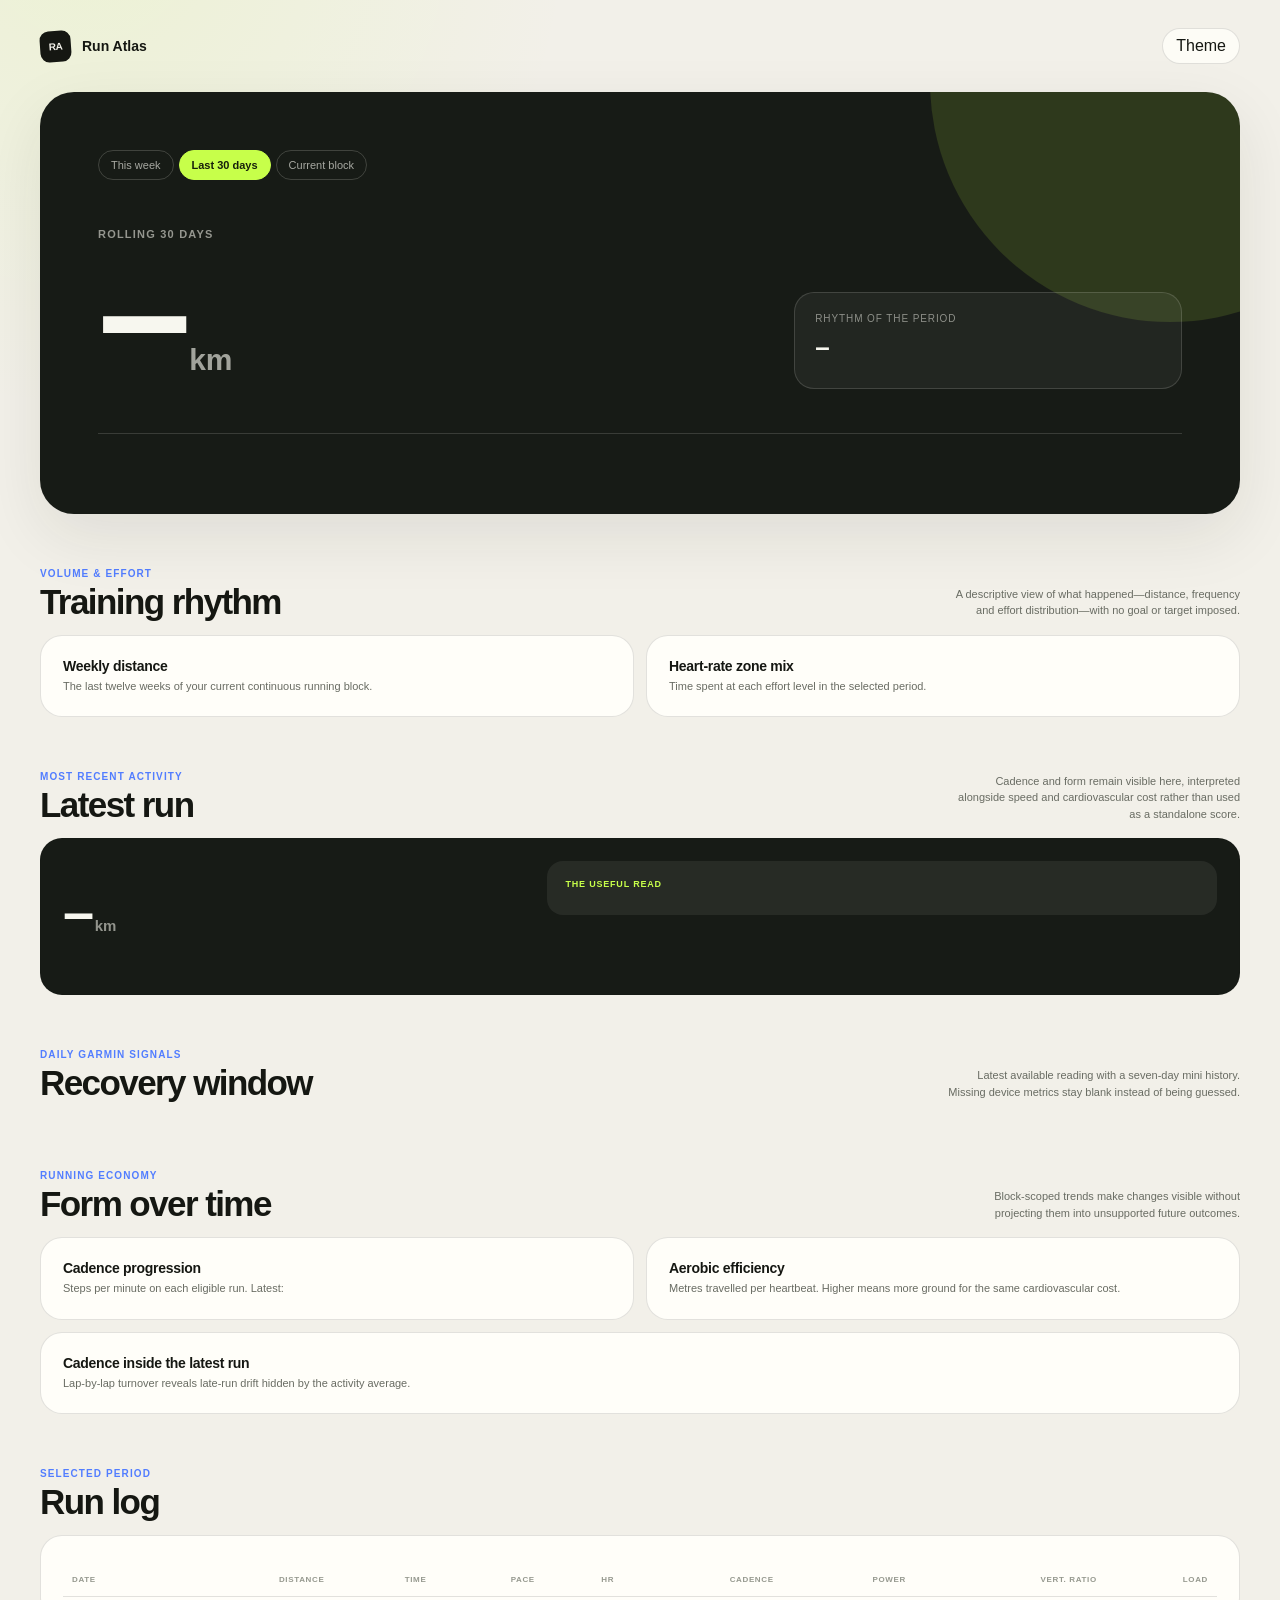
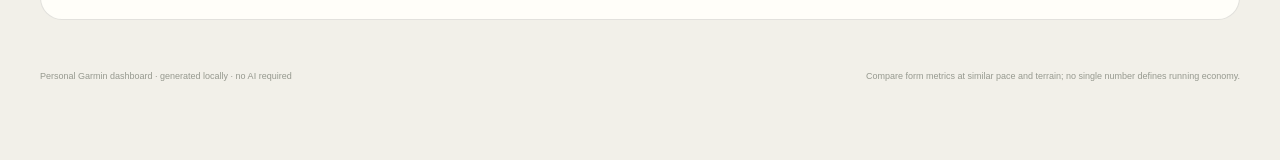
==== dashboard_template.html @ 518bfecf "Add encrypted Garmin dashboard publishing Co-authored-by: Cursor <cursoragent@cursor.com>" ====
<!doctype html>
<html lang="en">
<head>
<meta charset="utf-8">
<meta name="viewport" content="width=device-width, initial-scale=1">
<title>Run Atlas</title>
<style>
  :root {
    color-scheme: light;
    --page: #f2f0e9;
    --surface: #fffef9;
    --surface-2: #e9e6dc;
    --ink: #151712;
    --muted: #696c63;
    --faint: #96998f;
    --line: rgba(21, 23, 18, .12);
    --hero: #171b16;
    --hero-ink: #f7f7ef;
    --lime: #c7ff4a;
    --blue: #527dff;
    --teal: #1aa87d;
    --orange: #ef7e42;
    --rose: #d75b67;
    --violet: #9c78ff;
    --shadow: 0 22px 65px rgba(31, 34, 27, .09);
    --radius: 22px;
  }
  :root[data-theme="dark"] {
    color-scheme: dark;
    --page: #101210;
    --surface: #1a1d19;
    --surface-2: #252920;
    --ink: #f2f3eb;
    --muted: #b1b5aa;
    --faint: #7d8277;
    --line: rgba(255, 255, 255, .11);
    --hero: #e9eee2;
    --hero-ink: #111510;
    --lime: #b6ed3f;
    --blue: #7898ff;
    --teal: #41c99d;
    --orange: #ff9864;
    --rose: #f17a86;
    --violet: #b59aff;
    --shadow: 0 24px 70px rgba(0, 0, 0, .28);
  }
  @media (prefers-color-scheme: dark) {
    :root:not([data-theme]) {
      color-scheme: dark;
      --page: #101210;
      --surface: #1a1d19;
      --surface-2: #252920;
      --ink: #f2f3eb;
      --muted: #b1b5aa;
      --faint: #7d8277;
      --line: rgba(255, 255, 255, .11);
      --hero: #e9eee2;
      --hero-ink: #111510;
      --lime: #b6ed3f;
      --blue: #7898ff;
      --teal: #41c99d;
      --orange: #ff9864;
      --rose: #f17a86;
      --violet: #b59aff;
      --shadow: 0 24px 70px rgba(0, 0, 0, .28);
    }
  }

  * { box-sizing: border-box; }
  html { scroll-behavior: smooth; }
  body {
    margin: 0;
    padding: 0 20px 76px;
    background:
      radial-gradient(circle at 7% -4%, color-mix(in srgb, var(--lime) 13%, transparent), transparent 30rem),
      var(--page);
    color: var(--ink);
    font-family: ui-sans-serif, -apple-system, BlinkMacSystemFont, "Segoe UI", sans-serif;
    -webkit-font-smoothing: antialiased;
  }
  button { font: inherit; }
  .wrap { width: min(1200px, 100%); margin: 0 auto; }
  .mono { font-variant-numeric: tabular-nums; }

  header { min-height: 92px; display: flex; align-items: center; gap: 14px; }
  .brand { display: flex; align-items: center; gap: 11px; font-size: 14px; font-weight: 760; }
  .brand-mark {
    width: 31px; height: 31px; display: grid; place-items: center; border-radius: 9px;
    background: var(--ink); color: var(--page); font-size: 10px; letter-spacing: -.04em;
    transform: rotate(-4deg);
  }
  .updated { color: var(--faint); font-size: 11px; }
  .spacer { flex: 1; }
  .theme-btn {
    padding: 8px 13px; border: 1px solid var(--line); border-radius: 999px;
    color: var(--ink); background: color-mix(in srgb, var(--surface) 82%, transparent); cursor: pointer;
  }

  .hero {
    position: relative; overflow: hidden; padding: clamp(26px, 5vw, 58px);
    background: var(--hero); color: var(--hero-ink); border-radius: 34px; box-shadow: var(--shadow);
  }
  .hero::after {
    content: ""; position: absolute; width: 480px; height: 480px; border-radius: 50%;
    right: -170px; top: -250px; background: var(--lime); opacity: .13;
  }
  .periods { position: relative; z-index: 2; display: flex; gap: 5px; flex-wrap: wrap; margin-bottom: 48px; }
  .periods button {
    border: 1px solid color-mix(in srgb, var(--hero-ink) 18%, transparent);
    border-radius: 999px; padding: 8px 12px; color: color-mix(in srgb, var(--hero-ink) 64%, transparent);
    background: transparent; font-size: 11px; cursor: pointer;
  }
  .periods button.active { color: #17200b; background: var(--lime); border-color: var(--lime); font-weight: 760; }
  .hero-grid { position: relative; z-index: 1; display: grid; grid-template-columns: 1.25fr .75fr; gap: 50px; align-items: end; }
  .hero-eyebrow { color: color-mix(in srgb, var(--hero-ink) 56%, transparent); font-size: 11px; font-weight: 800; letter-spacing: .11em; text-transform: uppercase; }
  .distance {
    display: flex; align-items: end; gap: 12px; margin: 12px 0 16px;
    font-size: clamp(86px, 15vw, 168px); line-height: .72; font-weight: 790; letter-spacing: -.085em;
  }
  .distance span { padding-bottom: .08em; font-size: clamp(18px, 2.5vw, 30px); letter-spacing: 0; color: color-mix(in srgb, var(--hero-ink) 62%, transparent); }
  .hero-summary { color: color-mix(in srgb, var(--hero-ink) 68%, transparent); font-size: 13px; }
  .hero-aside {
    padding: 20px; border: 1px solid color-mix(in srgb, var(--hero-ink) 15%, transparent);
    border-radius: 20px; background: color-mix(in srgb, var(--hero-ink) 5%, transparent);
  }
  .aside-label { color: color-mix(in srgb, var(--hero-ink) 50%, transparent); font-size: 10px; letter-spacing: .09em; text-transform: uppercase; }
  .aside-value { margin: 8px 0 5px; font-size: 26px; font-weight: 720; letter-spacing: -.035em; }
  .aside-sub { color: color-mix(in srgb, var(--hero-ink) 58%, transparent); font-size: 11px; line-height: 1.5; }
  .hero-stats {
    position: relative; z-index: 1; display: grid; grid-template-columns: repeat(5, 1fr);
    margin-top: 44px; padding-top: 22px; border-top: 1px solid color-mix(in srgb, var(--hero-ink) 15%, transparent);
  }
  .hero-stat { padding-right: 14px; }
  .hero-stat .label { color: color-mix(in srgb, var(--hero-ink) 46%, transparent); font-size: 9px; letter-spacing: .08em; text-transform: uppercase; }
  .hero-stat .value { margin-top: 5px; font-size: clamp(17px, 2vw, 23px); font-weight: 680; letter-spacing: -.02em; }
  .hero-stat .sub { margin-top: 3px; color: color-mix(in srgb, var(--hero-ink) 42%, transparent); font-size: 9px; }

  .section { margin-top: 54px; }
  .section-head { display: flex; justify-content: space-between; align-items: end; gap: 24px; margin-bottom: 16px; }
  .kicker { color: var(--blue); font-size: 10px; font-weight: 820; letter-spacing: .11em; text-transform: uppercase; }
  h2 { margin: 5px 0 0; font-size: clamp(25px, 3vw, 35px); line-height: 1; letter-spacing: -.045em; }
  .section-note { max-width: 48ch; color: var(--muted); font-size: 11px; line-height: 1.5; text-align: right; }
  .card { padding: 22px; border: 1px solid var(--line); border-radius: var(--radius); background: var(--surface); }
  .card-title { font-size: 14px; font-weight: 740; letter-spacing: -.02em; }
  .card-sub { margin-top: 4px; color: var(--muted); font-size: 11px; line-height: 1.5; }
  .grid-2 { display: grid; grid-template-columns: repeat(2, minmax(0, 1fr)); gap: 12px; }

  .chart { display: block; width: 100%; height: auto; margin-top: 17px; overflow: visible; }
  .grid-line { stroke: var(--line); stroke-width: 1; }
  .axis-label { fill: var(--faint); font-size: 9px; }
  .trend-line { fill: none; stroke-linecap: round; stroke-linejoin: round; stroke-width: 3; }
  .chart-caption { display: flex; justify-content: space-between; gap: 12px; margin-top: 7px; color: var(--muted); font-size: 10px; }

  .zone-track { display: flex; gap: 3px; height: 16px; margin: 28px 0 18px; border-radius: 999px; overflow: hidden; background: var(--surface-2); }
  .zone-segment { min-width: 2px; height: 100%; }
  .zone-legend { display: grid; grid-template-columns: repeat(3, 1fr); gap: 10px; }
  .zone-item { font-size: 10px; color: var(--muted); }
  .zone-item strong { display: block; margin-bottom: 3px; color: var(--ink); font-size: 18px; }
  .swatch { display: inline-block; width: 7px; height: 7px; margin-right: 5px; border-radius: 2px; }

  .latest-card {
    display: grid; grid-template-columns: minmax(0, .8fr) minmax(0, 1.2fr); gap: 38px;
    color: var(--hero-ink); background: var(--hero);
  }
  .latest-card .kicker { color: var(--lime); }
  .latest-distance { margin: 18px 0 3px; font-size: 56px; font-weight: 760; letter-spacing: -.065em; }
  .latest-distance span { font-size: 15px; letter-spacing: 0; color: color-mix(in srgb, var(--hero-ink) 55%, transparent); }
  .latest-title { color: color-mix(in srgb, var(--hero-ink) 62%, transparent); font-size: 12px; }
  .latest-stat-grid { display: grid; grid-template-columns: repeat(2, 1fr); gap: 18px 12px; margin-top: 28px; }
  .latest-stat .label { color: color-mix(in srgb, var(--hero-ink) 43%, transparent); font-size: 9px; text-transform: uppercase; letter-spacing: .08em; }
  .latest-stat .value { margin-top: 3px; font-size: 18px; font-weight: 670; }
  .read-card { padding: 18px; border-radius: 16px; background: color-mix(in srgb, var(--hero-ink) 7%, transparent); }
  .read-label { color: var(--lime); font-size: 9px; font-weight: 820; letter-spacing: .09em; text-transform: uppercase; }
  .read-text { margin-top: 8px; color: color-mix(in srgb, var(--hero-ink) 78%, transparent); font-size: 12px; line-height: 1.6; }
  .economy-grid { display: grid; grid-template-columns: repeat(3, 1fr); gap: 8px; margin-top: 14px; }
  .economy {
    min-height: 100px; padding: 13px; border-radius: 14px;
    border: 1px solid color-mix(in srgb, var(--hero-ink) 12%, transparent);
  }
  .economy .label { color: color-mix(in srgb, var(--hero-ink) 45%, transparent); font-size: 9px; }
  .economy .value { margin-top: 8px; font-size: 22px; font-weight: 690; }
  .economy .value span { font-size: 10px; color: color-mix(in srgb, var(--hero-ink) 48%, transparent); }
  .economy .delta { margin-top: 4px; color: color-mix(in srgb, var(--hero-ink) 50%, transparent); font-size: 9px; }
  .economy .delta.good { color: var(--lime); }
  .economy .delta.watch { color: var(--orange); }

  .recovery-grid { display: grid; grid-template-columns: repeat(6, minmax(0, 1fr)); gap: 10px; }
  .recovery-card { min-height: 152px; padding: 16px; border: 1px solid var(--line); border-radius: 18px; background: var(--surface); }
  .recovery-label { min-height: 28px; color: var(--muted); font-size: 10px; line-height: 1.35; }
  .recovery-value { margin-top: 11px; font-size: 28px; font-weight: 730; letter-spacing: -.045em; }
  .recovery-value span { font-size: 10px; color: var(--muted); letter-spacing: 0; }
  .recovery-sub { margin-top: 5px; color: var(--faint); font-size: 9px; line-height: 1.4; }
  .mini-bars { display: flex; align-items: end; gap: 3px; height: 27px; margin-top: 14px; }
  .mini-bars i { flex: 1; min-width: 2px; border-radius: 2px 2px 0 0; background: var(--blue); opacity: .65; }
  .empty-value { color: var(--faint); }

  .table-wrap { overflow-x: auto; }
  table { width: 100%; border-collapse: collapse; margin-top: 5px; font-size: 11px; }
  th, td { padding: 12px 9px; border-bottom: 1px solid var(--line); white-space: nowrap; text-align: left; }
  th { color: var(--faint); font-size: 8px; font-weight: 780; letter-spacing: .08em; text-transform: uppercase; }
  td.num, th.num { text-align: right; font-variant-numeric: tabular-nums; }
  tbody tr:first-child { background: color-mix(in srgb, var(--lime) 11%, transparent); }
  tbody tr:last-child td { border-bottom: 0; }
  .latest-tag { margin-left: 5px; color: var(--teal); font-size: 8px; font-weight: 800; text-transform: uppercase; }

  footer { display: flex; justify-content: space-between; gap: 20px; margin-top: 50px; color: var(--faint); font-size: 9px; line-height: 1.5; }

  @media (max-width: 900px) {
    .hero-grid, .latest-card { grid-template-columns: 1fr; }
    .hero-aside { max-width: 520px; }
    .recovery-grid { grid-template-columns: repeat(3, 1fr); }
    .economy-grid { grid-template-columns: repeat(2, 1fr); }
  }
  @media (max-width: 700px) {
    .hero-stats { grid-template-columns: repeat(3, 1fr); row-gap: 20px; }
    .grid-2 { grid-template-columns: 1fr; }
    .section-head { flex-direction: column; align-items: start; }
    .section-note { text-align: left; }
  }
  @media (max-width: 520px) {
    body { padding: 0 12px 50px; }
    header { min-height: 76px; }
    .updated { display: none; }
    .hero { padding: 24px 20px; border-radius: 24px; }
    .periods { margin-bottom: 38px; }
    .distance { font-size: 86px; }
    .hero-stats { grid-template-columns: repeat(2, 1fr); }
    .recovery-grid { grid-template-columns: repeat(2, 1fr); }
    .economy-grid { grid-template-columns: 1fr; }
    footer { flex-direction: column; }
  }
</style>
</head>
<body>
<div class="wrap">
  <header>
    <div class="brand"><span class="brand-mark">RA</span> Run Atlas</div>
    <span class="updated" id="updated"></span>
    <span class="spacer"></span>
    <button class="theme-btn" id="theme-btn" type="button" aria-label="Toggle color theme">Theme</button>
  </header>

  <main>
    <section class="hero" aria-labelledby="hero-label">
      <div class="periods" aria-label="Dashboard period">
        <button type="button" data-period="week">This week</button>
        <button type="button" data-period="30d" class="active">Last 30 days</button>
        <button type="button" data-period="block">Current block</button>
      </div>
      <div class="hero-grid">
        <div>
          <div class="hero-eyebrow" id="hero-label">Rolling 30 days</div>
          <div class="distance mono"><b id="hero-km">–</b><span>km</span></div>
          <div class="hero-summary" id="hero-summary"></div>
        </div>
        <div class="hero-aside">
          <div class="aside-label">Rhythm of the period</div>
          <div class="aside-value mono" id="weekly-rate">–</div>
          <div class="aside-sub" id="period-note"></div>
        </div>
      </div>
      <div class="hero-stats" id="hero-stats"></div>
    </section>

    <section class="section" aria-labelledby="momentum-title">
      <div class="section-head">
        <div><div class="kicker">Volume & effort</div><h2 id="momentum-title">Training rhythm</h2></div>
        <div class="section-note">A descriptive view of what happened—distance, frequency and effort distribution—with no goal or target imposed.</div>
      </div>
      <div class="grid-2">
        <article class="card">
          <div class="card-title">Weekly distance</div>
          <div class="card-sub">The last twelve weeks of your current continuous running block.</div>
          <div id="weekly-chart"></div>
        </article>
        <article class="card">
          <div class="card-title">Heart-rate zone mix</div>
          <div class="card-sub" id="zone-sub">Time spent at each effort level in the selected period.</div>
          <div id="zones"></div>
        </article>
      </div>
    </section>

    <section class="section" aria-labelledby="latest-title">
      <div class="section-head">
        <div><div class="kicker">Most recent activity</div><h2 id="latest-title">Latest run</h2></div>
        <div class="section-note">Cadence and form remain visible here, interpreted alongside speed and cardiovascular cost rather than used as a standalone score.</div>
      </div>
      <article class="card latest-card">
        <div>
          <div class="kicker" id="latest-date"></div>
          <div class="latest-distance mono"><b id="latest-km">–</b><span> km</span></div>
          <div class="latest-title" id="latest-name"></div>
          <div class="latest-stat-grid" id="latest-stats"></div>
        </div>
        <div>
          <div class="read-card">
            <div class="read-label">The useful read</div>
            <div class="read-text" id="coach-read"></div>
          </div>
          <div class="economy-grid" id="economy-grid"></div>
        </div>
      </article>
    </section>

    <section class="section" aria-labelledby="recovery-title">
      <div class="section-head">
        <div><div class="kicker">Daily Garmin signals</div><h2 id="recovery-title">Recovery window</h2></div>
        <div class="section-note" id="recovery-note">Latest available reading with a seven-day mini history. Missing device metrics stay blank instead of being guessed.</div>
      </div>
      <div class="recovery-grid" id="recovery-grid"></div>
    </section>

    <section class="section" aria-labelledby="form-title">
      <div class="section-head">
        <div><div class="kicker">Running economy</div><h2 id="form-title">Form over time</h2></div>
        <div class="section-note">Block-scoped trends make changes visible without projecting them into unsupported future outcomes.</div>
      </div>
      <div class="grid-2">
        <article class="card">
          <div class="card-title">Cadence progression</div>
          <div class="card-sub">Steps per minute on each eligible run. Latest: <strong id="cadence-latest"></strong></div>
          <div id="cadence-chart"></div>
        </article>
        <article class="card">
          <div class="card-title">Aerobic efficiency</div>
          <div class="card-sub">Metres travelled per heartbeat. Higher means more ground for the same cardiovascular cost.</div>
          <div id="efficiency-chart"></div>
        </article>
      </div>
      <article class="card" style="margin-top:12px">
        <div class="card-title">Cadence inside the latest run</div>
        <div class="card-sub">Lap-by-lap turnover reveals late-run drift hidden by the activity average.</div>
        <div id="lap-chart"></div>
      </article>
    </section>

    <section class="section" aria-labelledby="log-title">
      <div class="section-head">
        <div><div class="kicker">Selected period</div><h2 id="log-title">Run log</h2></div>
        <div class="section-note" id="log-note"></div>
      </div>
      <div class="card table-wrap">
        <table>
          <thead><tr>
            <th>Date</th><th class="num">Distance</th><th class="num">Time</th><th class="num">Pace</th>
            <th class="num">HR</th><th class="num">Cadence</th><th class="num">Power</th>
            <th class="num">Vert. ratio</th><th class="num">Load</th>
          </tr></thead>
          <tbody id="log-body"></tbody>
        </table>
      </div>
    </section>
  </main>

  <footer>
    <span>Personal Garmin dashboard · generated locally · no AI required</span>
    <span>Compare form metrics at similar pace and terrain; no single number defines running economy.</span>
  </footer>
</div>

<script id="dashboard-data" type="application/json">__DATA_JSON__</script>
<script>
function startDashboard(DATA) {
  const SNAP = DATA.snapshot;
  const LATEST = SNAP.run;
  const ANCHOR = new Date(LATEST.datetime);
  let activePeriod = '30d';

  const $ = id => document.getElementById(id);
  const sum = (rows, fn) => rows.reduce((total, row) => total + (fn(row) || 0), 0);
  const average = values => values.length ? values.reduce((a, b) => a + b, 0) / values.length : null;
  function el(tag, cls, value) {
    const node = document.createElement(tag);
    if (cls) node.className = cls;
    if (value != null) node.textContent = value;
    return node;
  }
  function fmtPace(value) {
    if (value == null) return '–';
    let minutes = Math.floor(value), seconds = Math.round((value - minutes) * 60);
    if (seconds === 60) { minutes += 1; seconds = 0; }
    return minutes + ':' + String(seconds).padStart(2, '0');
  }
  function fmtDuration(minutes) {
    if (minutes == null) return '–';
    const hours = Math.floor(minutes / 60), mins = Math.round(minutes % 60);
    return hours ? `${hours}h ${mins}m` : `${mins}m`;
  }
  function signed(value, digits) {
    if (value == null) return '–';
    return (value > 0 ? '+' : '') + value.toFixed(digits);
  }
  function shortDate(value) {
    return new Date(value + 'T12:00:00').toLocaleDateString(undefined, { day: 'numeric', month: 'short' });
  }
  function monday(date) {
    const result = new Date(date);
    result.setHours(0, 0, 0, 0);
    result.setDate(result.getDate() - ((result.getDay() + 6) % 7));
    return result;
  }
  function periodRuns(key) {
    if (key === 'block') return DATA.runs.filter(run => run.in_block);
    const start = key === 'week' ? monday(ANCHOR) : new Date(ANCHOR.getTime() - 30 * 86400000);
    return DATA.runs.filter(run => {
      const time = new Date(run.datetime);
      return time >= start && time <= ANCHOR;
    });
  }
  function weighted(rows, field, weight) {
    const valid = rows.filter(row => row[field] != null && row[weight] > 0);
    const denominator = sum(valid, row => row[weight]);
    return denominator ? sum(valid, row => row[field] * row[weight]) / denominator : null;
  }
  function aggregate(rows, key) {
    const km = sum(rows, row => row.dist_km);
    const minutes = sum(rows, row => row.dur_min);
    const comparable = rows.filter(row => row.trend_eligible);
    const dates = rows.map(row => new Date(row.datetime));
    let spanDays = key === 'week' ? 7 : key === '30d' ? 30 : dates.length
      ? Math.max(7, (Math.max(...dates) - Math.min(...dates)) / 86400000 + 1) : 7;
    const zones = [0, 0, 0, 0, 0];
    rows.forEach(row => (row.hr_zones || []).forEach((value, i) => zones[i] += value || 0));
    return {
      km, minutes, count: rows.length, zones,
      longest: rows.length ? Math.max(...rows.map(row => row.dist_km)) : 0,
      cadence: weighted(comparable, 'cadence', 'dur_min'),
      pace: weighted(comparable, 'pace', 'dist_km'),
      hr: weighted(comparable, 'avg_hr', 'dur_min'),
      elevation: sum(rows, row => row.elev_gain),
      load: sum(rows, row => row.training_load),
      weeklyRate: km / spanDays * 7
    };
  }

  function renderHero() {
    const rows = periodRuns(activePeriod);
    const stats = aggregate(rows, activePeriod);
    const labels = {
      week: `Week of ${shortDate(monday(ANCHOR).toISOString().slice(0, 10))}`,
      '30d': `Rolling 30 days ending ${shortDate(LATEST.date)}`,
      block: `Current block since ${shortDate(DATA.block_start)}`
    };
    $('hero-label').textContent = labels[activePeriod];
    $('hero-km').textContent = stats.km.toFixed(1);
    $('hero-summary').textContent = `${stats.count} runs · ${fmtDuration(stats.minutes)} moving · longest ${stats.longest.toFixed(1)} km`;
    $('weekly-rate').textContent = stats.weeklyRate.toFixed(1) + ' km / week';
    $('period-note').textContent = activePeriod === 'week'
      ? 'Calendar week, Monday through the latest recorded activity.'
      : activePeriod === '30d'
        ? 'Rolling average across the selected 30-day window.'
        : `${DATA.block_run_count} runs without a break longer than 60 days.`;

    const heroStats = $('hero-stats');
    heroStats.innerHTML = '';
    [
      ['Cadence', stats.cadence != null ? stats.cadence.toFixed(0) + ' spm' : '–', `latest ${LATEST.cadence ? LATEST.cadence.toFixed(1) : '–'}`],
      ['Average pace', stats.pace != null ? fmtPace(stats.pace) + '/km' : '–', 'distance-weighted'],
      ['Average HR', stats.hr != null ? stats.hr.toFixed(0) + ' bpm' : '–', 'time-weighted'],
      ['Elevation', stats.elevation ? Math.round(stats.elevation) + ' m' : '–', 'total ascent'],
      ['Training load', stats.load ? Math.round(stats.load).toLocaleString() : '–', 'Garmin total']
    ].forEach(([label, value, sub]) => {
      const box = el('div', 'hero-stat');
      box.appendChild(el('div', 'label', label));
      box.appendChild(el('div', 'value mono', value));
      box.appendChild(el('div', 'sub', sub));
      heroStats.appendChild(box);
    });
    renderZones(stats.zones);
    renderLog(rows);
  }

  function renderWeekly() {
    const weekly = DATA.weekly.filter(week => week.week >= DATA.block_start).slice(-12);
    const host = $('weekly-chart');
    if (!weekly.length) return;
    const W = 560, H = 225, left = 34, right = 10, top = 20, bottom = 28;
    const max = Math.max(...weekly.map(week => week.km), 1) * 1.12;
    const slot = (W - left - right) / weekly.length;
    const y = value => top + (max - value) / max * (H - top - bottom);
    const svg = document.createElementNS('http://www.w3.org/2000/svg', 'svg');
    svg.setAttribute('viewBox', `0 0 ${W} ${H}`); svg.setAttribute('class', 'chart');
    svg.setAttribute('role', 'img'); svg.setAttribute('aria-label', 'Weekly running distance');
    [0, .5, 1].forEach(ratio => {
      const gy = top + ratio * (H - top - bottom);
      const line = document.createElementNS(svg.namespaceURI, 'line');
      [['x1', left], ['x2', W - right], ['y1', gy], ['y2', gy], ['class', 'grid-line']].forEach(([k, v]) => line.setAttribute(k, v));
      svg.appendChild(line);
      const label = document.createElementNS(svg.namespaceURI, 'text');
      label.setAttribute('x', 0); label.setAttribute('y', gy + 3); label.setAttribute('class', 'axis-label');
      label.textContent = (max - ratio * max).toFixed(0); svg.appendChild(label);
    });
    weekly.forEach((week, i) => {
      const bar = document.createElementNS(svg.namespaceURI, 'rect');
      const x = left + i * slot + slot * .16, width = slot * .68;
      bar.setAttribute('x', x); bar.setAttribute('y', y(week.km));
      bar.setAttribute('width', width); bar.setAttribute('height', Math.max(1, H - bottom - y(week.km)));
      bar.setAttribute('rx', 4); bar.setAttribute('fill', i === weekly.length - 1 ? 'var(--lime)' : 'var(--blue)');
      svg.appendChild(bar);
      if (i % 2 === 0 || i === weekly.length - 1) {
        const label = document.createElementNS(svg.namespaceURI, 'text');
        label.setAttribute('x', x + width / 2); label.setAttribute('y', H - 6);
        label.setAttribute('text-anchor', 'middle'); label.setAttribute('class', 'axis-label');
        label.textContent = week.week.slice(5); svg.appendChild(label);
      }
    });
    host.appendChild(svg);
    const caption = el('div', 'chart-caption');
    caption.appendChild(el('span', null, weekly.length + ' weeks shown'));
    caption.appendChild(el('span', 'mono', 'Latest ' + weekly[weekly.length - 1].km.toFixed(1) + ' km'));
    host.appendChild(caption);
  }

  function renderZones(zones) {
    const host = $('zones'); host.innerHTML = '';
    const bands = [zones[0] + zones[1], zones[2], zones[3] + zones[4]];
    const total = bands.reduce((a, b) => a + b, 0);
    if (!total) {
      host.appendChild(el('div', 'card-sub', 'No heart-rate zone data in this period.'));
      return;
    }
    const colors = ['var(--teal)', 'var(--orange)', 'var(--rose)'];
    const labels = ['Easy · Z1–2', 'Moderate · Z3', 'Hard · Z4–5'];
    const track = el('div', 'zone-track');
    bands.forEach((value, i) => {
      const segment = el('span', 'zone-segment');
      segment.style.width = (100 * value / total) + '%'; segment.style.background = colors[i];
      track.appendChild(segment);
    });
    host.appendChild(track);
    const legend = el('div', 'zone-legend');
    bands.forEach((value, i) => {
      const item = el('div', 'zone-item');
      item.appendChild(el('strong', 'mono', (100 * value / total).toFixed(0) + '%'));
      const swatch = el('span', 'swatch'); swatch.style.background = colors[i]; item.appendChild(swatch);
      item.appendChild(document.createTextNode(labels[i])); legend.appendChild(item);
    });
    host.appendChild(legend);
  }

  function buildCoachRead() {
    const efficiency = SNAP.economy.find(metric => metric.field === 'efficiency');
    const cadenceDelta = SNAP.cadence.delta;
    const previous = SNAP.previous_run;
    const paceDelta = previous && previous.pace && LATEST.pace ? LATEST.pace - previous.pace : null;
    let opening;
    if (cadenceDelta != null && cadenceDelta > 2 && efficiency && efficiency.delta < 0) {
      opening = `Cadence was ${cadenceDelta.toFixed(1)} spm above the recent baseline, while aerobic efficiency was ${Math.abs(efficiency.delta).toFixed(2)} m/beat lower.`;
    } else if (cadenceDelta != null && efficiency && cadenceDelta > 1 && efficiency.delta > 0) {
      opening = 'Cadence and aerobic efficiency both moved up against their recent baselines.';
    } else {
      opening = `Cadence was ${Math.abs(cadenceDelta || 0).toFixed(1)} spm ${cadenceDelta >= 0 ? 'above' : 'below'} the recent baseline.`;
    }
    const pace = paceDelta != null ? ` Pace was ${Math.abs(paceDelta * 60).toFixed(0)} sec/km ${paceDelta > 0 ? 'slower' : 'faster'} than the prior run.` : '';
    const finish = LATEST.decoupling != null ? ` Back-half pace change: ${signed(LATEST.decoupling, 1)}%.` : '';
    return opening + pace + ' Read these together rather than chasing turnover alone.' + finish;
  }

  function renderLatest() {
    $('latest-date').textContent = shortDate(LATEST.date);
    $('latest-km').textContent = LATEST.dist_km.toFixed(2);
    $('latest-name').textContent = (LATEST.name || 'Run') + ' · ' + (LATEST.te_label || 'running').replaceAll('_', ' ').toLowerCase();
    const host = $('latest-stats');
    [
      ['Time', fmtDuration(LATEST.dur_min)],
      ['Pace', LATEST.pace_str + '/km'],
      ['Cadence', LATEST.cadence ? LATEST.cadence.toFixed(1) + ' spm' : '–'],
      ['Average HR', LATEST.avg_hr ? LATEST.avg_hr.toFixed(0) + ' bpm' : '–']
    ].forEach(([label, value]) => {
      const item = el('div', 'latest-stat');
      item.appendChild(el('div', 'label', label)); item.appendChild(el('div', 'value mono', value)); host.appendChild(item);
    });
    $('coach-read').textContent = buildCoachRead();
    SNAP.economy.forEach(metric => {
      const item = el('div', 'economy');
      item.appendChild(el('div', 'label', metric.label));
      const digits = metric.field === 'efficiency' ? 2 : ['gct', 'stride_len', 'avg_power'].includes(metric.field) ? 0 : 1;
      const value = el('div', 'value mono', metric.value != null ? metric.value.toFixed(digits) : '–');
      value.appendChild(el('span', null, ' ' + metric.unit)); item.appendChild(value);
      let cls = 'delta', delta = 'No recent baseline';
      if (metric.delta != null) {
        delta = signed(metric.delta, digits) + ' vs previous 10';
        if (metric.lower_better != null && metric.delta !== 0) {
          const improved = metric.lower_better ? metric.delta < 0 : metric.delta > 0;
          cls += improved ? ' good' : ' watch';
        }
      }
      item.appendChild(el('div', cls, delta)); $('economy-grid').appendChild(item);
    });
  }

  function latestWellness(field) {
    return DATA.wellness.slice().reverse().find(day => day[field] != null);
  }
  function recentWellnessValues(field, count) {
    return DATA.wellness.filter(day => day[field] != null).slice(-count).map(day => day[field]);
  }
  function renderRecovery() {
    const configs = [
      ['Sleep score', 'sleep_score', '', 'Garmin overnight score', 'var(--violet)'],
      ['Sleep duration', 'sleep_hours', 'h', 'Total recorded sleep', 'var(--blue)'],
      ['Body battery', 'body_battery', '', 'Latest daily level', 'var(--lime)'],
      ['Resting HR', 'resting_hr', 'bpm', 'Daily resting pulse', 'var(--rose)'],
      ['HRV', 'hrv', 'ms', 'Last-night average', 'var(--teal)'],
      ['Readiness', 'readiness', '/100', 'Garmin training readiness', 'var(--orange)'],
      ['Stress', 'stress', '', 'Average daily stress', 'var(--orange)'],
      ['Steps', 'steps', '', 'Latest daily steps', 'var(--blue)'],
      ['Respiration', 'respiration', 'brpm', 'Average during sleep', 'var(--teal)'],
      ['SpO₂', 'spo2', '%', 'Average during sleep', 'var(--violet)']
    ];
    const available = configs.filter(config => latestWellness(config[1])).slice(0, 6);
    const host = $('recovery-grid');
    available.forEach(([label, field, unit, sub, color]) => {
      const record = latestWellness(field);
      const values = recentWellnessValues(field, 7);
      const card = el('article', 'recovery-card');
      card.appendChild(el('div', 'recovery-label', label));
      const raw = record[field];
      const formatted = field === 'steps' ? Math.round(raw).toLocaleString()
        : field === 'sleep_hours' ? raw.toFixed(1)
        : Number(raw).toFixed(field === 'respiration' || field === 'spo2' ? 1 : 0);
      const value = el('div', 'recovery-value mono', formatted);
      value.appendChild(el('span', null, unit ? ' ' + unit : '')); card.appendChild(value);
      card.appendChild(el('div', 'recovery-sub', `${sub} · ${shortDate(record.date)}`));
      const bars = el('div', 'mini-bars');
      const min = Math.min(...values), max = Math.max(...values);
      values.forEach(point => {
        const bar = el('i'); bar.style.background = color;
        bar.style.height = (7 + 20 * ((point - min) / (max - min || 1))) + 'px'; bars.appendChild(bar);
      });
      card.appendChild(bars); host.appendChild(card);
    });
    if (!available.length) host.appendChild(el('div', 'card empty-value', 'No recent wellness readings are available.'));
  }

  function renderTrend(hostId, field, digits, unit, color, aria) {
    const host = $(hostId);
    const rows = DATA.runs.filter(run => run.in_block && run.trend_eligible && run[field] != null).slice(-24);
    if (rows.length < 2) { host.appendChild(el('div', 'card-sub', 'Not enough readings yet.')); return; }
    const W = 560, H = 215, left = 36, right = 14, top = 20, bottom = 28;
    const values = rows.map(run => run[field]);
    let min = Math.min(...values), max = Math.max(...values), pad = (max - min || 1) * .18;
    min -= pad; max += pad;
    const x = i => left + i * ((W - left - right) / (rows.length - 1));
    const y = value => top + (max - value) / (max - min) * (H - top - bottom);
    const svg = document.createElementNS('http://www.w3.org/2000/svg', 'svg');
    svg.setAttribute('viewBox', `0 0 ${W} ${H}`); svg.setAttribute('class', 'chart');
    svg.setAttribute('role', 'img'); svg.setAttribute('aria-label', aria);
    [0, .5, 1].forEach(ratio => {
      const gy = top + ratio * (H - top - bottom), line = document.createElementNS(svg.namespaceURI, 'line');
      [['x1', left], ['x2', W-right], ['y1', gy], ['y2', gy], ['class', 'grid-line']].forEach(([k,v]) => line.setAttribute(k,v));
      svg.appendChild(line);
      const label = document.createElementNS(svg.namespaceURI, 'text');
      label.setAttribute('x', 0); label.setAttribute('y', gy + 3); label.setAttribute('class', 'axis-label');
      label.textContent = (max - ratio * (max - min)).toFixed(digits); svg.appendChild(label);
    });
    const path = document.createElementNS(svg.namespaceURI, 'path');
    path.setAttribute('d', rows.map((row, i) => `${i ? 'L' : 'M'} ${x(i).toFixed(1)} ${y(row[field]).toFixed(1)}`).join(' '));
    path.setAttribute('class', 'trend-line'); path.setAttribute('stroke', color); svg.appendChild(path);
    rows.forEach((row, i) => {
      const circle = document.createElementNS(svg.namespaceURI, 'circle');
      circle.setAttribute('cx', x(i)); circle.setAttribute('cy', y(row[field]));
      circle.setAttribute('r', i === rows.length - 1 ? 6 : 2.7);
      circle.setAttribute('fill', i === rows.length - 1 ? 'var(--lime)' : color);
      if (i === rows.length - 1) circle.setAttribute('stroke', 'var(--ink)');
      svg.appendChild(circle);
    });
    host.appendChild(svg);
    const caption = el('div', 'chart-caption');
    caption.appendChild(el('span', null, `${rows.length} recent readings`));
    caption.appendChild(el('span', 'mono', `Latest ${rows[rows.length-1][field].toFixed(digits)} ${unit}`));
    host.appendChild(caption);
  }

  function renderLaps() {
    const host = $('lap-chart'), laps = (LATEST.laps || []).filter(lap => lap.cadence != null);
    if (laps.length < 2) { host.appendChild(el('div', 'card-sub', 'No lap-level cadence recorded.')); return; }
    const W = 1120, H = 215, left = 38, right = 12, top = 22, bottom = 28;
    const values = laps.map(lap => lap.cadence), min = Math.min(...values) - 3, max = Math.max(...values) + 3;
    const x = i => left + i * ((W-left-right)/(laps.length-1)), y = v => top + (max-v)/(max-min)*(H-top-bottom);
    const svg = document.createElementNS('http://www.w3.org/2000/svg', 'svg');
    svg.setAttribute('viewBox', `0 0 ${W} ${H}`); svg.setAttribute('class', 'chart');
    svg.setAttribute('role', 'img'); svg.setAttribute('aria-label', 'Latest run cadence by lap');
    [0,.5,1].forEach(ratio => {
      const gy = top + ratio*(H-top-bottom), line = document.createElementNS(svg.namespaceURI,'line');
      [['x1',left],['x2',W-right],['y1',gy],['y2',gy],['class','grid-line']].forEach(([k,v])=>line.setAttribute(k,v));
      svg.appendChild(line);
      const label = document.createElementNS(svg.namespaceURI,'text');
      label.setAttribute('x',0); label.setAttribute('y',gy+3); label.setAttribute('class','axis-label');
      label.textContent=(max-ratio*(max-min)).toFixed(0); svg.appendChild(label);
    });
    const path = document.createElementNS(svg.namespaceURI,'path');
    path.setAttribute('d',laps.map((lap,i)=>`${i?'L':'M'} ${x(i)} ${y(lap.cadence)}`).join(' '));
    path.setAttribute('class','trend-line'); path.setAttribute('stroke','var(--blue)'); svg.appendChild(path);
    laps.forEach((lap,i)=>{
      const dot=document.createElementNS(svg.namespaceURI,'circle');
      dot.setAttribute('cx',x(i)); dot.setAttribute('cy',y(lap.cadence)); dot.setAttribute('r',4);
      dot.setAttribute('fill','var(--surface)'); dot.setAttribute('stroke','var(--blue)'); dot.setAttribute('stroke-width',2); svg.appendChild(dot);
      if (laps.length<=16 || i%2===0 || i===laps.length-1) {
        const label=document.createElementNS(svg.namespaceURI,'text');
        label.setAttribute('x',x(i)); label.setAttribute('y',H-5); label.setAttribute('text-anchor','middle'); label.setAttribute('class','axis-label');
        label.textContent=lap.lap; svg.appendChild(label);
      }
    });
    host.appendChild(svg);
    const half=Math.floor(laps.length/2), first=average(laps.slice(0,half).map(l=>l.cadence)), second=average(laps.slice(half).map(l=>l.cadence));
    const caption=el('div','chart-caption');
    caption.appendChild(el('span',null,`First half ${first.toFixed(1)} spm`));
    caption.appendChild(el('span','mono',`Back-half change ${signed(second-first,1)} spm`)); host.appendChild(caption);
  }

  function renderLog(rows) {
    const host = $('log-body'); host.innerHTML = '';
    const sorted = rows.slice().sort((a,b)=>b.datetime.localeCompare(a.datetime));
    $('log-note').textContent = `${sorted.length} runs in the selected period.`;
    sorted.forEach((run,index)=>{
      const tr=document.createElement('tr'), date=el('td',null,shortDate(run.date));
      if(run.datetime===LATEST.datetime) date.appendChild(el('span','latest-tag','latest'));
      tr.appendChild(date);
      [
        run.dist_km.toFixed(1)+' km', fmtDuration(run.dur_min), run.pace_str+'/km',
        run.avg_hr?run.avg_hr.toFixed(0):'–', run.cadence?run.cadence.toFixed(1):'–',
        run.avg_power?run.avg_power.toFixed(0)+' W':'–', run.vert_ratio?run.vert_ratio.toFixed(1)+'%':'–',
        run.training_load?run.training_load.toFixed(0):'–'
      ].forEach(value=>tr.appendChild(el('td','num mono',value)));
      host.appendChild(tr);
    });
  }

  $('updated').textContent = `Data through ${shortDate(LATEST.date)} · ${DATA.runs.length} runs stored`;
  renderWeekly();
  renderLatest();
  renderRecovery();
  $('cadence-latest').textContent = LATEST.cadence ? LATEST.cadence.toFixed(1) + ' spm' : '–';
  renderTrend('cadence-chart','cadence',0,'spm','var(--blue)','Cadence over the current block');
  renderTrend('efficiency-chart','efficiency',2,'m/beat','var(--teal)','Aerobic efficiency over the current block');
  renderLaps();
  renderHero();

  document.querySelectorAll('.periods button').forEach(button => button.addEventListener('click', () => {
    activePeriod = button.dataset.period;
    document.querySelectorAll('.periods button').forEach(item => item.classList.toggle('active', item === button));
    renderHero();
  }));

  (function initTheme() {
    const button = $('theme-btn');
    let saved; try { saved = localStorage.getItem('run-atlas-theme'); } catch (error) {}
    if (saved) document.documentElement.setAttribute('data-theme', saved);
    button.addEventListener('click', () => {
      const explicit = document.documentElement.getAttribute('data-theme');
      const isDark = explicit ? explicit === 'dark' : matchMedia('(prefers-color-scheme: dark)').matches;
      const next = isDark ? 'light' : 'dark';
      document.documentElement.setAttribute('data-theme', next);
      button.setAttribute('aria-pressed', String(next === 'dark'));
      try { localStorage.setItem('run-atlas-theme', next); } catch (error) {}
    });
  })();
}

window.startDashboard = startDashboard;
const embeddedDashboardData = document.getElementById('dashboard-data').textContent.trim();
if (embeddedDashboardData) {
  startDashboard(JSON.parse(embeddedDashboardData));
}
</script>
</body>
</html>
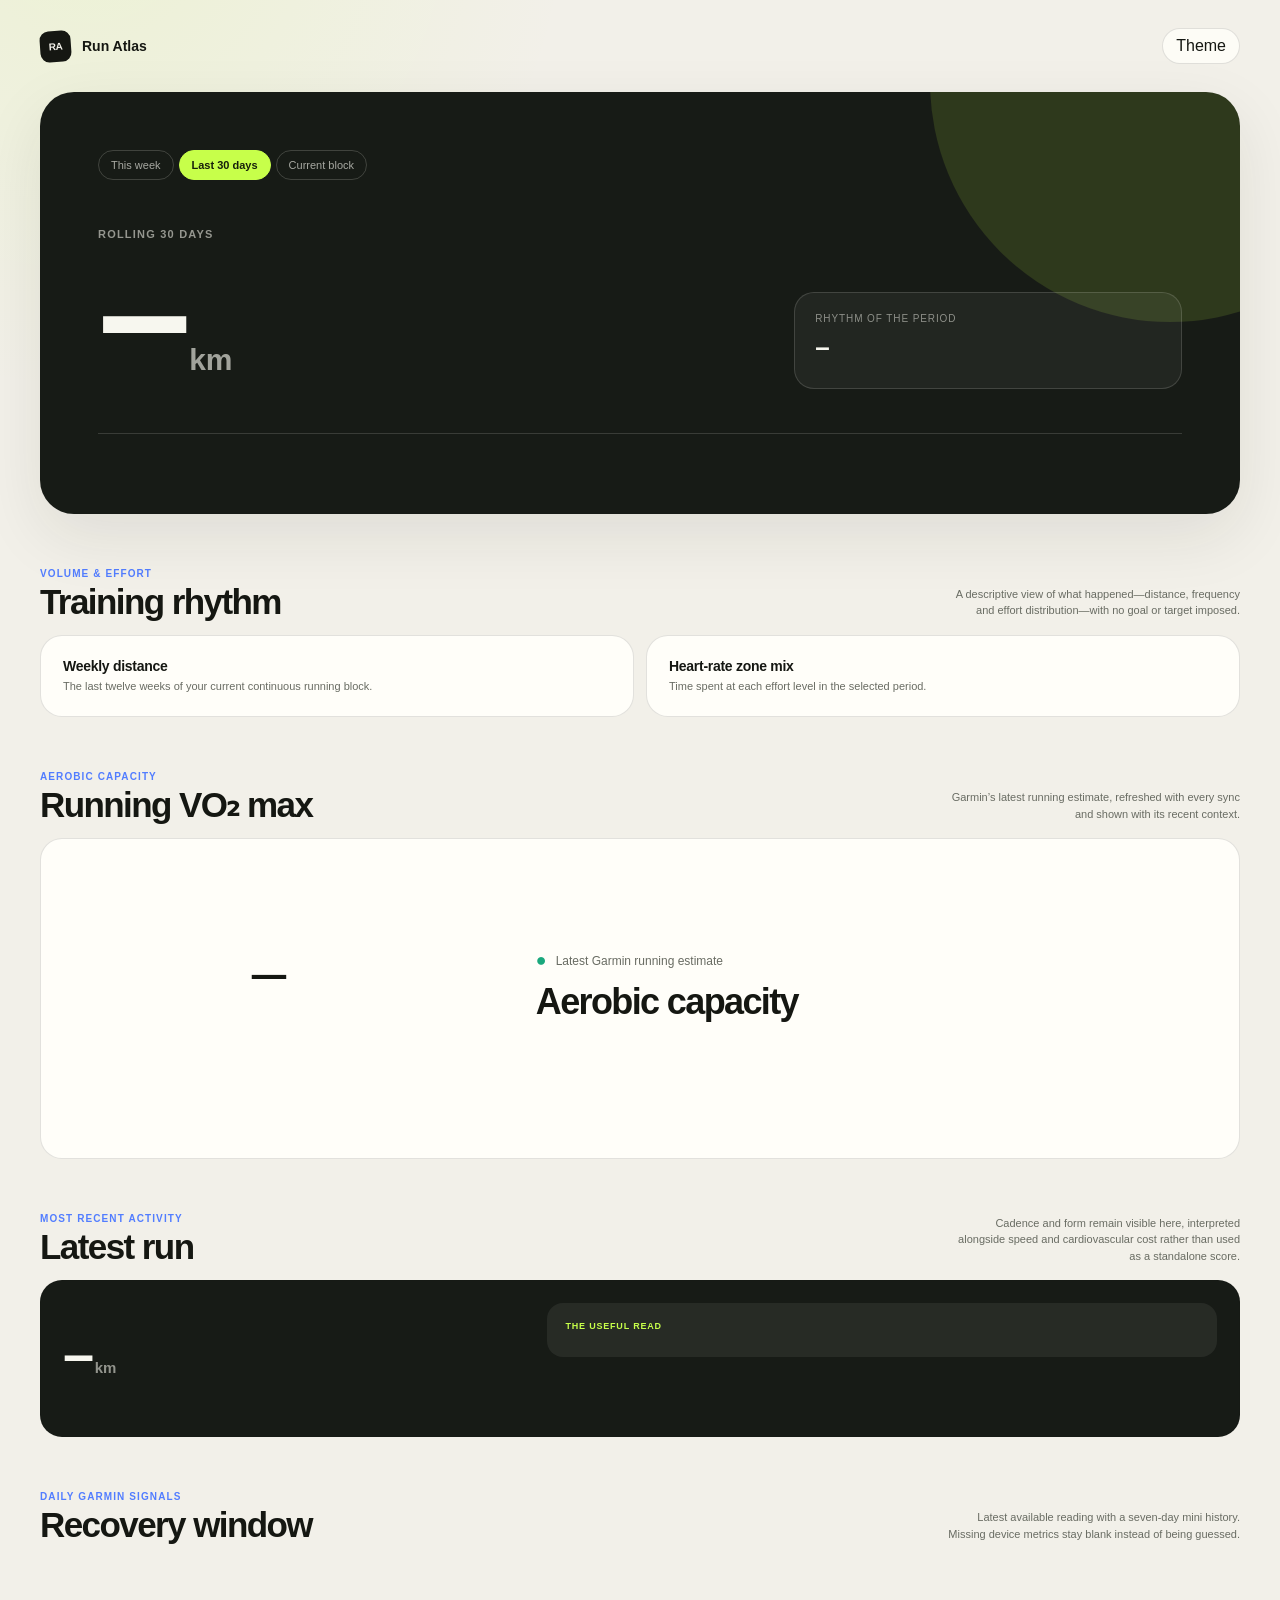
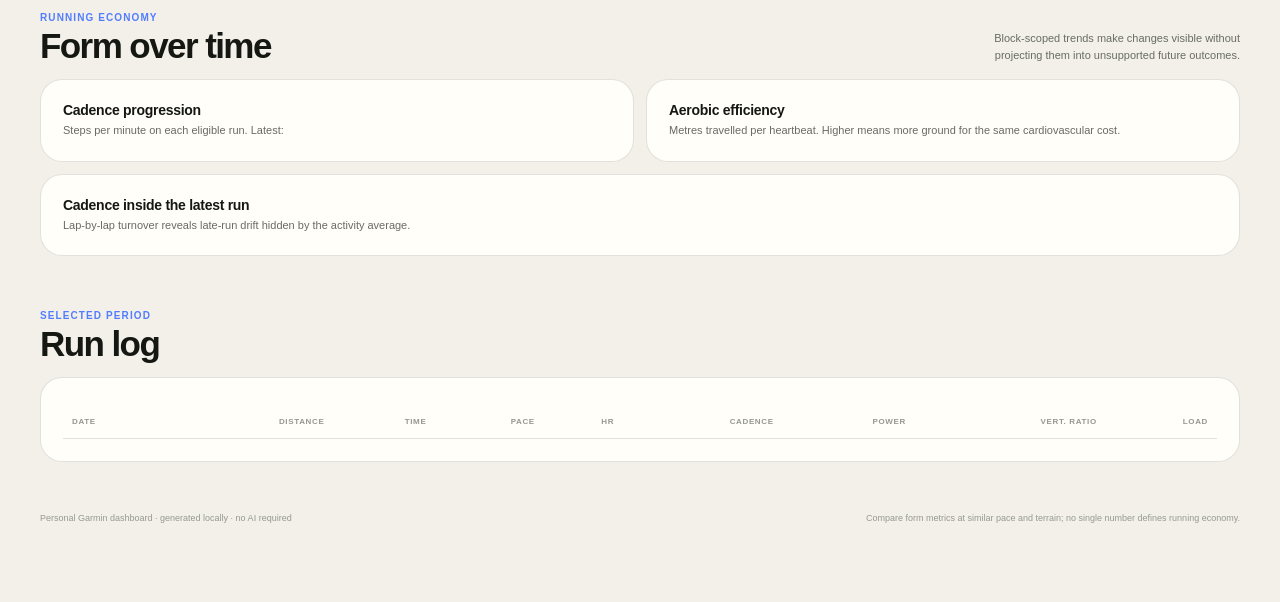
==== commit 3a47ef0a: "Add Garmin VO2 max gauge Co-authored-by: Cursor <cursoragent@cursor.com>" ====
--- a/dashboard_template.html
+++ b/dashboard_template.html
@@ -158,6 +158,29 @@
   .zone-item strong { display: block; margin-bottom: 3px; color: var(--ink); font-size: 18px; }
   .swatch { display: inline-block; width: 7px; height: 7px; margin-right: 5px; border-radius: 2px; }
 
+  .vo2-card {
+    display: grid; grid-template-columns: minmax(280px, .75fr) minmax(0, 1.25fr);
+    gap: clamp(26px, 5vw, 64px); align-items: center; overflow: hidden;
+  }
+  .vo2-gauge-wrap { position: relative; width: min(330px, 100%); margin: 0 auto; }
+  .vo2-gauge { display: block; width: 100%; height: auto; overflow: visible; }
+  .vo2-gauge path { fill: none; stroke-width: 12; }
+  .vo2-marker { stroke: var(--surface); stroke-width: 4; }
+  .vo2-reading {
+    position: absolute; inset: 29% 0 auto; display: flex; flex-direction: column;
+    align-items: center; pointer-events: none;
+  }
+  .vo2-reading strong { font-size: 62px; line-height: 1; font-weight: 530; letter-spacing: -.055em; }
+  .vo2-reading span { margin-top: 12px; font-size: 18px; }
+  .vo2-title { display: flex; align-items: center; gap: 9px; color: var(--muted); font-size: 12px; }
+  .vo2-title-mark { color: var(--teal); font-size: 18px; }
+  .vo2-context h3 { margin: 10px 0 8px; font-size: clamp(25px, 3vw, 36px); letter-spacing: -.045em; }
+  .vo2-copy { max-width: 58ch; color: var(--muted); font-size: 12px; line-height: 1.6; }
+  .vo2-facts { display: grid; grid-template-columns: repeat(2, minmax(0, 1fr)); gap: 10px; margin-top: 24px; }
+  .vo2-fact { padding: 13px 14px; border-radius: 14px; background: var(--surface-2); }
+  .vo2-fact .label { color: var(--faint); font-size: 9px; letter-spacing: .07em; text-transform: uppercase; }
+  .vo2-fact .value { margin-top: 5px; font-size: 17px; font-weight: 690; letter-spacing: -.025em; }
+
   .latest-card {
     display: grid; grid-template-columns: minmax(0, .8fr) minmax(0, 1.2fr); gap: 38px;
     color: var(--hero-ink); background: var(--hero);
@@ -206,7 +229,7 @@
   footer { display: flex; justify-content: space-between; gap: 20px; margin-top: 50px; color: var(--faint); font-size: 9px; line-height: 1.5; }
 
   @media (max-width: 900px) {
-    .hero-grid, .latest-card { grid-template-columns: 1fr; }
+    .hero-grid, .vo2-card, .latest-card { grid-template-columns: 1fr; }
     .hero-aside { max-width: 520px; }
     .recovery-grid { grid-template-columns: repeat(3, 1fr); }
     .economy-grid { grid-template-columns: repeat(2, 1fr); }
@@ -279,6 +302,28 @@
           <div id="zones"></div>
         </article>
       </div>
+    </section>
+
+    <section class="section" aria-labelledby="vo2-title">
+      <div class="section-head">
+        <div><div class="kicker">Aerobic capacity</div><h2 id="vo2-title">Running VO₂ max</h2></div>
+        <div class="section-note">Garmin’s latest running estimate, refreshed with every sync and shown with its recent context.</div>
+      </div>
+      <article class="card vo2-card">
+        <div class="vo2-gauge-wrap">
+          <svg class="vo2-gauge" id="vo2-gauge" viewBox="0 0 300 250" role="img" aria-label="Running VO2 max gauge"></svg>
+          <div class="vo2-reading">
+            <strong class="mono" id="vo2-value">–</strong>
+            <span id="vo2-category"></span>
+          </div>
+        </div>
+        <div class="vo2-context">
+          <div class="vo2-title"><span class="vo2-title-mark">●</span> Latest Garmin running estimate</div>
+          <h3 id="vo2-headline">Aerobic capacity</h3>
+          <div class="vo2-copy" id="vo2-copy"></div>
+          <div class="vo2-facts" id="vo2-facts"></div>
+        </div>
+      </article>
     </section>
 
     <section class="section" aria-labelledby="latest-title">
@@ -537,6 +582,83 @@
       item.appendChild(document.createTextNode(labels[i])); legend.appendChild(item);
     });
     host.appendChild(legend);
+  }
+
+  function renderVo2() {
+    const history = (DATA.fitness && DATA.fitness.vo2_history) || [];
+    const status = DATA.training_status || {};
+    const latestHistory = history.length ? history[history.length - 1] : null;
+    const precise = Number(status.vo2max != null ? status.vo2max : latestHistory && latestHistory.v);
+    const gauge = $('vo2-gauge');
+
+    if (!Number.isFinite(precise)) {
+      $('vo2-value').textContent = '–';
+      $('vo2-category').textContent = 'Not available';
+      $('vo2-copy').textContent = 'Garmin has not supplied a running VO₂ max estimate yet.';
+      return;
+    }
+
+    const min = 25, max = 65, startAngle = 140, endAngle = 400;
+    const angleFor = value => startAngle + (endAngle - startAngle) *
+      ((Math.max(min, Math.min(max, value)) - min) / (max - min));
+    const point = angle => {
+      const radians = angle * Math.PI / 180;
+      return { x: 150 + 100 * Math.cos(radians), y: 130 + 100 * Math.sin(radians) };
+    };
+    const arc = (from, to) => {
+      const a = point(from), b = point(to);
+      return `M ${a.x.toFixed(2)} ${a.y.toFixed(2)} A 100 100 0 ${to - from > 180 ? 1 : 0} 1 ${b.x.toFixed(2)} ${b.y.toFixed(2)}`;
+    };
+    const ranges = [
+      [25, 35, 'var(--rose)'],
+      [35, 40, 'var(--orange)'],
+      [40, 45, 'var(--teal)'],
+      [45, 52, 'var(--blue)'],
+      [52, 65, 'var(--violet)']
+    ];
+    ranges.forEach(([from, to, color]) => {
+      const path = document.createElementNS(gauge.namespaceURI, 'path');
+      path.setAttribute('d', arc(angleFor(from) + 1.5, angleFor(to) - 1.5));
+      path.setAttribute('stroke', color);
+      path.setAttribute('stroke-linecap', 'butt');
+      gauge.appendChild(path);
+    });
+
+    const markerPoint = point(angleFor(precise));
+    const marker = document.createElementNS(gauge.namespaceURI, 'circle');
+    marker.setAttribute('cx', markerPoint.x);
+    marker.setAttribute('cy', markerPoint.y);
+    marker.setAttribute('r', 9);
+    marker.setAttribute('fill', 'var(--teal)');
+    marker.setAttribute('class', 'vo2-marker');
+    gauge.appendChild(marker);
+
+    const category = precise < 35 ? 'Low' : precise < 40 ? 'Fair'
+      : precise < 47 ? 'Good' : precise < 53 ? 'Excellent' : 'Superior';
+    $('vo2-value').textContent = Math.round(precise);
+    $('vo2-category').textContent = category;
+    $('vo2-headline').textContent = `${category} aerobic estimate`;
+    $('vo2-copy').textContent =
+      'VO₂ max estimates how much oxygen your body can use at hard running effort. Garmin recalculates it after qualifying activities, so this card follows the newest synced estimate automatically. Display bands are general context; Garmin’s exact classification can vary with profile and age.';
+
+    const first = history.length ? history[0].v : null;
+    const latestRunValue = latestHistory ? latestHistory.v : null;
+    const feedback = status.feedback
+      ? status.feedback.replace(/_\d+$/, '').replaceAll('_', ' ').toLowerCase()
+          .replace(/\b\w/g, letter => letter.toUpperCase())
+      : null;
+    const facts = [
+      ['Precise estimate', precise.toFixed(1)],
+      ['Latest run value', latestRunValue != null ? latestRunValue.toFixed(0) : '–'],
+      ['Current block change', first != null ? signed(precise - first, 1) : '–'],
+      ['Garmin status', feedback || 'Not available']
+    ];
+    facts.forEach(([label, value]) => {
+      const fact = el('div', 'vo2-fact');
+      fact.appendChild(el('div', 'label', label));
+      fact.appendChild(el('div', 'value mono', value));
+      $('vo2-facts').appendChild(fact);
+    });
   }
 
   function buildCoachRead() {
@@ -730,6 +852,7 @@
 
   $('updated').textContent = `Data through ${shortDate(LATEST.date)} · ${DATA.runs.length} runs stored`;
   renderWeekly();
+  renderVo2();
   renderLatest();
   renderRecovery();
   $('cadence-latest').textContent = LATEST.cadence ? LATEST.cadence.toFixed(1) + ' spm' : '–';
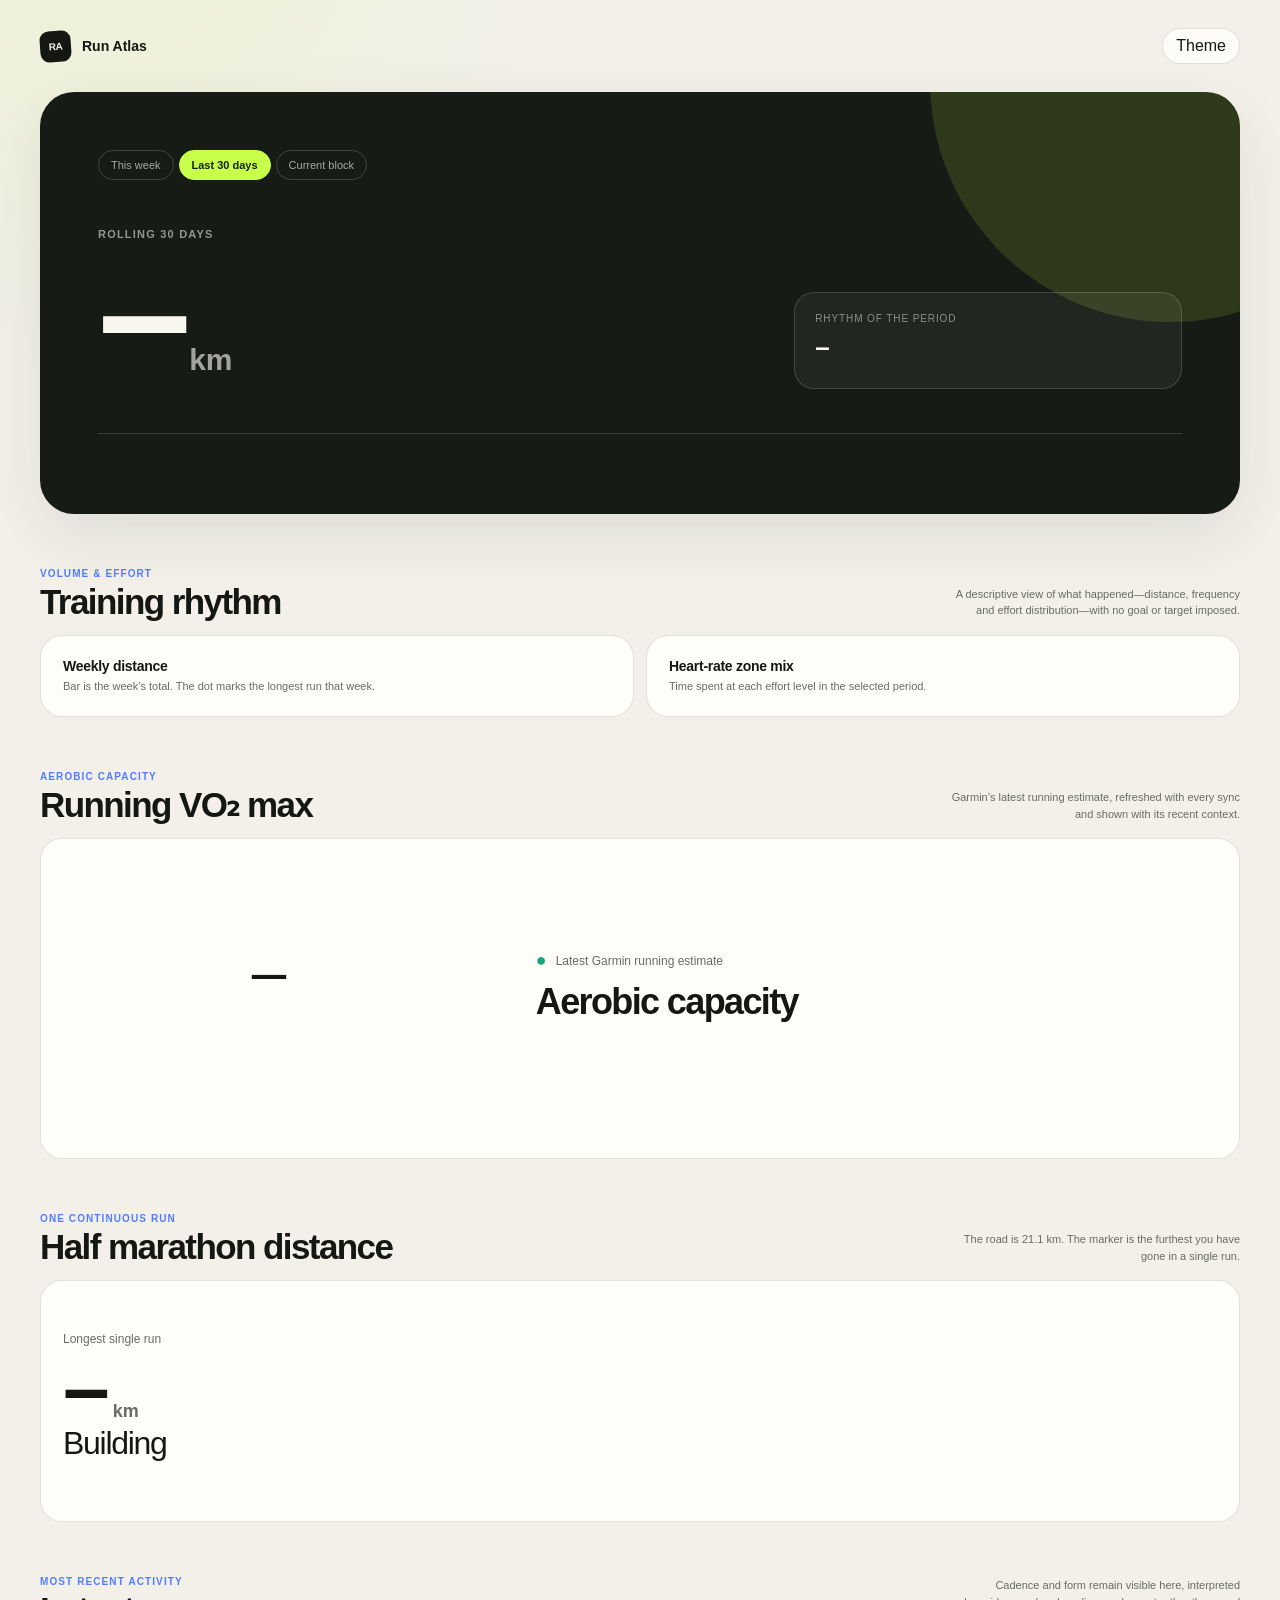
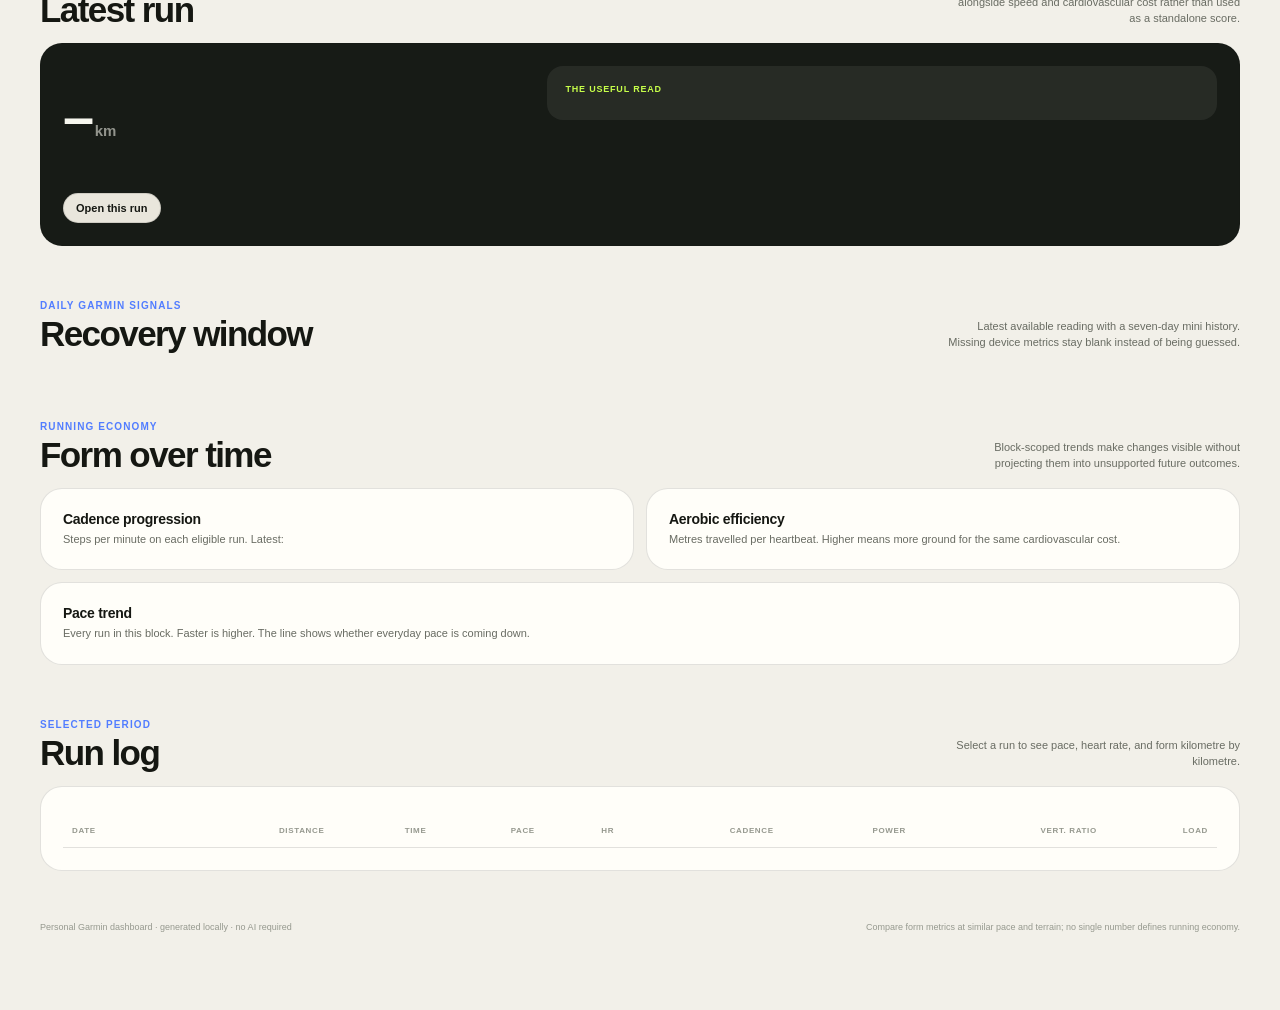
==== commit b9d55214: "Add a half-marathon road for the longest single run. The dashboard also opens any run for a kilometr" ====
--- a/dashboard_template.html
+++ b/dashboard_template.html
@@ -151,7 +151,10 @@
   .trend-line { fill: none; stroke-linecap: round; stroke-linejoin: round; stroke-width: 3; }
   .chart-caption { display: flex; justify-content: space-between; gap: 12px; margin-top: 7px; color: var(--muted); font-size: 10px; }
 
-  .zone-track { display: flex; gap: 3px; height: 16px; margin: 28px 0 18px; border-radius: 999px; overflow: hidden; background: var(--surface-2); }
+  .easy-share { display: flex; align-items: end; gap: 12px; margin-top: 16px; }
+  .easy-share-value { font-size: clamp(48px, 6vw, 72px); line-height: .82; font-weight: 760; letter-spacing: -.06em; }
+  .easy-share-label { max-width: 18ch; padding-bottom: 6px; color: var(--muted); font-size: 12px; line-height: 1.35; }
+  .zone-track { display: flex; gap: 3px; height: 16px; margin: 18px 0 18px; border-radius: 999px; overflow: hidden; background: var(--surface-2); }
   .zone-segment { min-width: 2px; height: 100%; }
   .zone-legend { display: grid; grid-template-columns: repeat(3, 1fr); gap: 10px; }
   .zone-item { font-size: 10px; color: var(--muted); }
@@ -172,6 +175,24 @@
   }
   .vo2-reading strong { font-size: 62px; line-height: 1; font-weight: 530; letter-spacing: -.055em; }
   .vo2-reading span { margin-top: 12px; font-size: 18px; }
+  .long-card {
+    display: grid; grid-template-columns: minmax(180px, .4fr) minmax(0, 1.6fr);
+    gap: clamp(20px, 4vw, 48px); align-items: center;
+  }
+  .long-kicker { color: var(--muted); font-size: 12px; }
+  .long-distance {
+    display: flex; align-items: end; gap: 8px; margin: 8px 0 6px;
+    font-size: clamp(56px, 8vw, 84px); line-height: .8; font-weight: 720; letter-spacing: -.06em;
+  }
+  .long-distance span { padding-bottom: .12em; font-size: 18px; letter-spacing: 0; color: var(--muted); font-weight: 560; }
+  .long-status { font-size: clamp(22px, 3vw, 32px); letter-spacing: -.04em; line-height: 1.05; }
+  .long-note { margin-top: 10px; color: var(--muted); font-size: 13px; }
+  .long-road { display: block; width: 100%; height: auto; overflow: visible; }
+  .long-road-base { fill: var(--surface-2); }
+  .long-road-fill { }
+  .long-tick { stroke: var(--faint); stroke-width: 1.5; }
+  .long-tick-label { fill: var(--faint); font-size: 11px; }
+
   .vo2-title { display: flex; align-items: center; gap: 9px; color: var(--muted); font-size: 12px; }
   .vo2-title-mark { color: var(--teal); font-size: 18px; }
   .vo2-context h3 { margin: 10px 0 8px; font-size: clamp(25px, 3vw, 36px); letter-spacing: -.045em; }
@@ -223,13 +244,45 @@
   th { color: var(--faint); font-size: 8px; font-weight: 780; letter-spacing: .08em; text-transform: uppercase; }
   td.num, th.num { text-align: right; font-variant-numeric: tabular-nums; }
   tbody tr:first-child { background: color-mix(in srgb, var(--lime) 11%, transparent); }
+  tbody tr.run-row { cursor: pointer; }
+  tbody tr.run-row:hover { background: color-mix(in srgb, var(--blue) 10%, transparent); }
+  tbody tr.run-row:focus-visible { outline: 2px solid var(--blue); outline-offset: -2px; }
   tbody tr:last-child td { border-bottom: 0; }
   .latest-tag { margin-left: 5px; color: var(--teal); font-size: 8px; font-weight: 800; text-transform: uppercase; }
+  .open-run {
+    margin-top: 16px; padding: 8px 12px; border: 1px solid var(--line); border-radius: 999px;
+    background: var(--surface-2); color: var(--ink); cursor: pointer; font-size: 11px; font-weight: 700;
+  }
+  .run-sheet { position: fixed; inset: 0; z-index: 30; }
+  .run-sheet[hidden] { display: none; }
+  .run-sheet-backdrop { position: absolute; inset: 0; background: rgba(16, 18, 16, .55); }
+  .run-sheet-panel {
+    position: absolute; top: 0; right: 0; bottom: 0; width: min(760px, 100%);
+    overflow: auto; padding: 22px 22px 48px; background: var(--page); color: var(--ink);
+    box-shadow: var(--shadow);
+  }
+  .run-sheet-top { display: flex; justify-content: space-between; gap: 16px; align-items: start; }
+  .run-sheet-kicker { color: var(--blue); font-size: 10px; font-weight: 820; letter-spacing: .11em; text-transform: uppercase; }
+  .run-sheet-panel h3 { margin: 6px 0 0; font-size: clamp(28px, 4vw, 40px); letter-spacing: -.045em; }
+  .run-sheet-meta { margin-top: 8px; color: var(--muted); font-size: 13px; }
+  .run-close {
+    padding: 8px 12px; border: 1px solid var(--line); border-radius: 999px;
+    background: var(--surface); color: var(--ink); cursor: pointer;
+  }
+  .run-insight { margin: 22px 0; padding: 16px 18px; border-radius: 18px; background: var(--surface); border: 1px solid var(--line); font-size: 14px; line-height: 1.5; }
+  .run-facts { display: grid; grid-template-columns: repeat(3, minmax(0, 1fr)); gap: 10px; margin-bottom: 8px; }
+  .run-fact { padding: 12px 14px; border-radius: 14px; background: var(--surface); border: 1px solid var(--line); }
+  .run-fact .label { color: var(--faint); font-size: 9px; letter-spacing: .07em; text-transform: uppercase; }
+  .run-fact .value { margin-top: 4px; font-size: 18px; font-weight: 700; }
+  .run-compare { width: 100%; border-collapse: collapse; margin-top: 8px; font-size: 12px; }
+  .run-compare th, .run-compare td { padding: 8px 6px; border-bottom: 1px solid var(--line); text-align: left; }
+  .run-compare th { color: var(--faint); font-size: 9px; letter-spacing: .06em; text-transform: uppercase; }
+  .run-compare td.num, .run-compare th.num { text-align: right; }
 
   footer { display: flex; justify-content: space-between; gap: 20px; margin-top: 50px; color: var(--faint); font-size: 9px; line-height: 1.5; }
 
   @media (max-width: 900px) {
-    .hero-grid, .vo2-card, .latest-card { grid-template-columns: 1fr; }
+    .hero-grid, .vo2-card, .latest-card, .long-card { grid-template-columns: 1fr; }
     .hero-aside { max-width: 520px; }
     .recovery-grid { grid-template-columns: repeat(3, 1fr); }
     .economy-grid { grid-template-columns: repeat(2, 1fr); }
@@ -248,7 +301,7 @@
     .periods { margin-bottom: 38px; }
     .distance { font-size: 86px; }
     .hero-stats { grid-template-columns: repeat(2, 1fr); }
-    .recovery-grid { grid-template-columns: repeat(2, 1fr); }
+    .recovery-grid, .run-facts { grid-template-columns: repeat(2, 1fr); }
     .economy-grid { grid-template-columns: 1fr; }
     footer { flex-direction: column; }
   }
@@ -293,7 +346,7 @@
       <div class="grid-2">
         <article class="card">
           <div class="card-title">Weekly distance</div>
-          <div class="card-sub">The last twelve weeks of your current continuous running block.</div>
+          <div class="card-sub">Bar is the week’s total. The dot marks the longest run that week.</div>
           <div id="weekly-chart"></div>
         </article>
         <article class="card">
@@ -326,6 +379,22 @@
       </article>
     </section>
 
+    <section class="section" aria-labelledby="long-title">
+      <div class="section-head">
+        <div><div class="kicker">One continuous run</div><h2 id="long-title">Half marathon distance</h2></div>
+        <div class="section-note">The road is 21.1 km. The marker is the furthest you have gone in a single run.</div>
+      </div>
+      <article class="card long-card">
+        <div>
+          <div class="long-kicker">Longest single run</div>
+          <div class="long-distance mono"><b id="long-km">–</b><span>km</span></div>
+          <div class="long-status" id="long-status">Building</div>
+          <div class="long-note" id="long-note"></div>
+        </div>
+        <svg class="long-road" id="long-road" viewBox="0 0 680 150" role="img" aria-label="Progress of the longest run toward 21.1 kilometres"></svg>
+      </article>
+    </section>
+
     <section class="section" aria-labelledby="latest-title">
       <div class="section-head">
         <div><div class="kicker">Most recent activity</div><h2 id="latest-title">Latest run</h2></div>
@@ -337,6 +406,7 @@
           <div class="latest-distance mono"><b id="latest-km">–</b><span> km</span></div>
           <div class="latest-title" id="latest-name"></div>
           <div class="latest-stat-grid" id="latest-stats"></div>
+          <button class="open-run" id="open-latest" type="button">Open this run</button>
         </div>
         <div>
           <div class="read-card">
@@ -374,16 +444,16 @@
         </article>
       </div>
       <article class="card" style="margin-top:12px">
-        <div class="card-title">Cadence inside the latest run</div>
-        <div class="card-sub">Lap-by-lap turnover reveals late-run drift hidden by the activity average.</div>
-        <div id="lap-chart"></div>
+        <div class="card-title">Pace trend</div>
+        <div class="card-sub">Every run in this block. Faster is higher. The line shows whether everyday pace is coming down.</div>
+        <div id="easy-pace-chart"></div>
       </article>
     </section>
 
     <section class="section" aria-labelledby="log-title">
       <div class="section-head">
         <div><div class="kicker">Selected period</div><h2 id="log-title">Run log</h2></div>
-        <div class="section-note" id="log-note"></div>
+        <div class="section-note" id="log-note">Select a run to see pace, heart rate, and form kilometre by kilometre.</div>
       </div>
       <div class="card table-wrap">
         <table>
@@ -397,6 +467,28 @@
       </div>
     </section>
   </main>
+
+  <div id="run-sheet" class="run-sheet" hidden>
+    <div class="run-sheet-backdrop" id="run-sheet-backdrop"></div>
+    <div class="run-sheet-panel" role="dialog" aria-modal="true" aria-labelledby="run-sheet-title">
+      <div class="run-sheet-top">
+        <div>
+          <div class="run-sheet-kicker">Run history</div>
+          <h3 id="run-sheet-title">Run</h3>
+          <div class="run-sheet-meta" id="run-sheet-meta"></div>
+        </div>
+        <button class="run-close" id="run-sheet-close" type="button">Close</button>
+      </div>
+      <div class="run-insight" id="run-sheet-insight"></div>
+      <div id="run-sheet-charts"></div>
+      <div class="card-title" style="margin-top:22px">That morning</div>
+      <div class="card-sub">Sleep, HRV, and readiness recorded for this date. Blank means the watch did not store it.</div>
+      <div class="run-facts" id="run-sheet-morning"></div>
+      <div class="card-title" style="margin-top:22px">Similar distance</div>
+      <div class="card-sub" id="run-sheet-similar-note">Recent runs close in distance, newest first.</div>
+      <div class="card table-wrap"><table class="run-compare" id="run-sheet-similar"></table></div>
+    </div>
+  </div>
 
   <footer>
     <span>Personal Garmin dashboard · generated locally · no AI required</span>
@@ -543,6 +635,16 @@
       bar.setAttribute('width', width); bar.setAttribute('height', Math.max(1, H - bottom - y(week.km)));
       bar.setAttribute('rx', 4); bar.setAttribute('fill', i === weekly.length - 1 ? 'var(--lime)' : 'var(--blue)');
       svg.appendChild(bar);
+      if (week.long > 0) {
+        const mark = document.createElementNS(svg.namespaceURI, 'circle');
+        mark.setAttribute('cx', x + width - 1);
+        mark.setAttribute('cy', y(Math.min(week.long, week.km)));
+        mark.setAttribute('r', 4);
+        mark.setAttribute('fill', 'var(--ink)');
+        mark.setAttribute('stroke', 'var(--surface)');
+        mark.setAttribute('stroke-width', 1.5);
+        svg.appendChild(mark);
+      }
       if (i % 2 === 0 || i === weekly.length - 1) {
         const label = document.createElementNS(svg.namespaceURI, 'text');
         label.setAttribute('x', x + width / 2); label.setAttribute('y', H - 6);
@@ -552,8 +654,8 @@
     });
     host.appendChild(svg);
     const caption = el('div', 'chart-caption');
-    caption.appendChild(el('span', null, weekly.length + ' weeks shown'));
-    caption.appendChild(el('span', 'mono', 'Latest ' + weekly[weekly.length - 1].km.toFixed(1) + ' km'));
+    caption.appendChild(el('span', null, 'Dot = longest run'));
+    caption.appendChild(el('span', 'mono', 'Latest week ' + weekly[weekly.length - 1].km.toFixed(1) + ' km'));
     host.appendChild(caption);
   }
 
@@ -565,6 +667,11 @@
       host.appendChild(el('div', 'card-sub', 'No heart-rate zone data in this period.'));
       return;
     }
+    const easyPct = 100 * bands[0] / total;
+    const share = el('div', 'easy-share');
+    share.appendChild(el('div', 'easy-share-value mono', easyPct.toFixed(0) + '%'));
+    share.appendChild(el('div', 'easy-share-label', 'of this period was easy. Most minutes should live here.'));
+    host.appendChild(share);
     const colors = ['var(--teal)', 'var(--orange)', 'var(--rose)'];
     const labels = ['Easy · Z1–2', 'Moderate · Z3', 'Hard · Z4–5'];
     const track = el('div', 'zone-track');
@@ -677,6 +784,62 @@
     const pace = paceDelta != null ? ` Pace was ${Math.abs(paceDelta * 60).toFixed(0)} sec/km ${paceDelta > 0 ? 'slower' : 'faster'} than the prior run.` : '';
     const finish = LATEST.decoupling != null ? ` Back-half pace change: ${signed(LATEST.decoupling, 1)}%.` : '';
     return opening + pace + ' Read these together rather than chasing turnover alone.' + finish;
+  }
+
+  function renderLongRun() {
+    const HALF = 21.1;
+    const road = $('long-road');
+    const runs = DATA.runs.filter(run => run.in_block && run.dist_km);
+    if (!runs.length) {
+      $('long-km').textContent = '–';
+      $('long-status').textContent = 'No runs yet';
+      return;
+    }
+    const longest = runs.reduce((best, run) => {
+      if (run.dist_km > best.dist_km + 0.05) return run;
+      if (Math.abs(run.dist_km - best.dist_km) <= 0.05 && run.datetime > best.datetime) return run;
+      return best;
+    });
+    const covered = Math.min(longest.dist_km, HALF);
+    const done = longest.dist_km >= HALF - 0.05;
+    const laps = (longest.laps || []).filter(lap => lap.avg_hr != null && lap.distance_km >= 0.4);
+    let body = 'unknown';
+    if (laps.length >= 4) {
+      const half = Math.floor(laps.length / 2);
+      const mean = rows => average(rows.map(lap => lap.avg_hr));
+      const rise = mean(laps.slice(half)) - mean(laps.slice(0, half));
+      body = rise >= 8 ? 'hot' : 'calm';
+    }
+    const color = body === 'hot' ? 'var(--orange)' : 'var(--teal)';
+    $('long-km').textContent = longest.dist_km.toFixed(1);
+    $('long-status').textContent = done ? 'Distance covered' : 'Still short of 21.1';
+    const phrase = body === 'hot' ? 'heart rate climbed in the second half'
+      : body === 'calm' ? 'finish stayed calm'
+      : 'heart-rate splits were not recorded';
+    $('long-note').textContent = `${shortDate(longest.date)} · ${phrase}`;
+
+    const ns = road.namespaceURI;
+    const x0 = 16, x1 = 664, y = 62, h = 28;
+    const span = x1 - x0;
+    const at = km => x0 + span * (km / HALF);
+    const fillW = Math.max(h, span * (covered / HALF));
+    const add = (tag, attrs) => {
+      const node = document.createElementNS(ns, tag);
+      Object.entries(attrs).forEach(([key, value]) => node.setAttribute(key, value));
+      road.appendChild(node);
+      return node;
+    };
+    add('rect', { x: x0, y: y - h / 2, width: span, height: h, rx: h / 2, class: 'long-road-base' });
+    add('rect', { x: x0, y: y - h / 2, width: fillW, height: h, rx: h / 2, fill: color });
+    [10, 15, 21.1].forEach(km => {
+      const x = at(km);
+      add('line', { x1: x, x2: x, y1: y + h / 2 + 10, y2: y + h / 2 + 18, class: 'long-tick' });
+      const label = add('text', { x, y: y + h / 2 + 36, 'text-anchor': 'middle', class: 'long-tick-label' });
+      label.textContent = km === 21.1 ? '21.1' : String(km);
+    });
+    const markerX = x0 + fillW - h / 2;
+    add('circle', { cx: markerX, cy: y, r: 16, fill: color, stroke: 'var(--surface)', 'stroke-width': 4 });
+    add('circle', { cx: markerX, cy: y, r: 5, fill: 'var(--surface)' });
   }
 
   function renderLatest() {
@@ -795,6 +958,238 @@
     host.appendChild(caption);
   }
 
+  function renderEasyPace() {
+    const host = $('easy-pace-chart');
+    const pool = DATA.runs.filter(run => run.in_block && run.trend_eligible && run.pace);
+    if (pool.length < 2) { host.appendChild(el('div', 'card-sub', 'Not enough runs yet to show a pace trend.')); return; }
+    const sorted = pool.map(run => run.pace).slice().sort((a, b) => a - b);
+    const mid = sorted[Math.floor(sorted.length / 2)];
+    const kept = pool.filter(run => run.pace > mid - 1.25);
+    const rows = kept.length >= 2 ? kept : pool;
+    const values = rows.map(run => run.pace);
+    const n = values.length;
+    const xMean = (n - 1) / 2;
+    const yMean = average(values);
+    let num = 0, den = 0;
+    values.forEach((pace, i) => {
+      num += (i - xMean) * (pace - yMean);
+      den += (i - xMean) * (i - xMean);
+    });
+    const slope = den ? num / den : 0;
+    const trendStart = yMean - slope * xMean;
+    const trendEnd = trendStart + slope * (n - 1);
+    const W = 1120, H = 230, left = 42, right = 16, top = 18, bottom = 28;
+    let min = Math.min(...values), max = Math.max(...values);
+    const pad = Math.max(0.12, (max - min) * 0.18);
+    min -= pad; max += pad;
+    const x = i => left + i * ((W - left - right) / (n - 1));
+    const y = value => top + (value - min) / (max - min) * (H - top - bottom);
+    const svg = document.createElementNS('http://www.w3.org/2000/svg', 'svg');
+    svg.setAttribute('viewBox', `0 0 ${W} ${H}`); svg.setAttribute('class', 'chart');
+    svg.setAttribute('role', 'img'); svg.setAttribute('aria-label', 'Running pace trend, faster toward the top');
+    [0, .5, 1].forEach(ratio => {
+      const gy = top + ratio * (H - top - bottom);
+      const line = document.createElementNS(svg.namespaceURI, 'line');
+      [['x1', left], ['x2', W - right], ['y1', gy], ['y2', gy], ['class', 'grid-line']].forEach(([k, v]) => line.setAttribute(k, v));
+      svg.appendChild(line);
+      const label = document.createElementNS(svg.namespaceURI, 'text');
+      label.setAttribute('x', 0); label.setAttribute('y', gy + 3); label.setAttribute('class', 'axis-label');
+      label.textContent = fmtPace(min + ratio * (max - min)); svg.appendChild(label);
+    });
+    const trend = document.createElementNS(svg.namespaceURI, 'path');
+    trend.setAttribute('d', `M ${x(0).toFixed(1)} ${y(trendStart).toFixed(1)} L ${x(n - 1).toFixed(1)} ${y(trendEnd).toFixed(1)}`);
+    trend.setAttribute('fill', 'none'); trend.setAttribute('stroke', 'var(--lime)');
+    trend.setAttribute('stroke-width', 2); trend.setAttribute('stroke-linecap', 'round');
+    svg.appendChild(trend);
+    const path = document.createElementNS(svg.namespaceURI, 'path');
+    path.setAttribute('d', rows.map((row, i) => `${i ? 'L' : 'M'} ${x(i).toFixed(1)} ${y(row.pace).toFixed(1)}`).join(' '));
+    path.setAttribute('class', 'trend-line'); path.setAttribute('stroke', 'var(--teal)'); path.setAttribute('opacity', '0.45');
+    svg.appendChild(path);
+    rows.forEach((row, i) => {
+      const circle = document.createElementNS(svg.namespaceURI, 'circle');
+      circle.setAttribute('cx', x(i)); circle.setAttribute('cy', y(row.pace));
+      circle.setAttribute('r', i === n - 1 ? 6 : 2.6);
+      circle.setAttribute('fill', i === n - 1 ? 'var(--lime)' : 'var(--teal)');
+      svg.appendChild(circle);
+    });
+    host.appendChild(svg);
+    const gained = Math.round((trendStart - trendEnd) * 60);
+    const direction = gained > 3 ? `${gained} sec/km faster across the block`
+      : gained < -3 ? `${Math.abs(gained)} sec/km slower across the block`
+      : 'Pace is roughly flat across the block';
+    const caption = el('div', 'chart-caption');
+    caption.appendChild(el('span', null, direction + ' · line is the trend'));
+    caption.appendChild(el('span', 'mono', `Latest ${fmtPace(values[n - 1])}/km`));
+    host.appendChild(caption);
+  }
+
+  function usefulLaps(run) {
+    return (run.laps || []).filter(lap => lap.pace && lap.distance_km >= 0.4);
+  }
+
+  function runInsight(run) {
+    const laps = usefulLaps(run);
+    if (laps.length < 2) return 'This run does not have enough splits to show how it unfolded.';
+    const half = Math.floor(laps.length / 2);
+    const avgField = (rows, field) => average(rows.map(row => row[field]).filter(value => value != null));
+    const paceDelta = avgField(laps.slice(half), 'pace') - avgField(laps.slice(0, half), 'pace');
+    const hrFront = avgField(laps.slice(0, half), 'avg_hr');
+    const hrBack = avgField(laps.slice(half), 'avg_hr');
+    const hrDelta = hrFront != null && hrBack != null ? hrBack - hrFront : null;
+    const paceSecs = Math.abs(Math.round(paceDelta * 60));
+    let text;
+    if (hrDelta != null && paceDelta > 0.05 && hrDelta > 3) {
+      text = `The back half slowed by ${paceSecs} sec/km while heart rate rose ${Math.round(hrDelta)} bpm. The pace got more expensive.`;
+    } else if (hrDelta != null && Math.abs(paceDelta) <= 0.05 && hrDelta > 4) {
+      text = `Pace held, but heart rate climbed ${Math.round(hrDelta)} bpm in the back half. Same speed, higher cost.`;
+    } else if (paceDelta < -0.08 && hrDelta != null && hrDelta > 6) {
+      text = `The finish was ${paceSecs} sec/km faster and heart rate jumped ${Math.round(hrDelta)} bpm. That ending was a surge.`;
+    } else if (paceDelta < -0.05) {
+      text = `The back half was ${paceSecs} sec/km faster than the front.`;
+    } else {
+      text = hrDelta == null
+        ? 'Pace stayed even across the run.'
+        : `Pace stayed even, with heart rate ${hrDelta >= 0 ? 'up' : 'down'} ${Math.abs(Math.round(hrDelta))} bpm in the back half.`;
+    }
+    let jump = null;
+    for (let i = 1; i < laps.length; i++) {
+      if (laps[i].avg_hr == null || laps[i - 1].avg_hr == null) continue;
+      const rise = laps[i].avg_hr - laps[i - 1].avg_hr;
+      if (!jump || rise > jump.rise) jump = { rise, lap: laps[i].lap };
+    }
+    if (jump && jump.rise >= 5) text += ` The sharpest heart-rate rise was +${Math.round(jump.rise)} bpm into km ${jump.lap}.`;
+    return text;
+  }
+
+  function splitChart(points, field, options) {
+    const usable = points.filter(point => point[field] != null);
+    if (usable.length < 2) return null;
+    const { color, aria, format, invert } = options;
+    const W = 680, H = 180, left = 42, right = 10, top = 16, bottom = 26;
+    const values = usable.map(point => point[field]);
+    let min = Math.min(...values), max = Math.max(...values);
+    const pad = (max - min || 1) * .15;
+    min -= pad; max += pad;
+    const x = i => left + (usable.length === 1 ? 0 : i * ((W - left - right) / (usable.length - 1)));
+    const y = value => invert
+      ? top + (value - min) / (max - min) * (H - top - bottom)
+      : top + (max - value) / (max - min) * (H - top - bottom);
+    const svg = document.createElementNS('http://www.w3.org/2000/svg', 'svg');
+    svg.setAttribute('viewBox', `0 0 ${W} ${H}`); svg.setAttribute('class', 'chart');
+    svg.setAttribute('role', 'img'); svg.setAttribute('aria-label', aria);
+    [0, 1].forEach(ratio => {
+      const gy = top + ratio * (H - top - bottom);
+      const line = document.createElementNS(svg.namespaceURI, 'line');
+      [['x1', left], ['x2', W - right], ['y1', gy], ['y2', gy], ['class', 'grid-line']].forEach(([k, v]) => line.setAttribute(k, v));
+      svg.appendChild(line);
+      const label = document.createElementNS(svg.namespaceURI, 'text');
+      label.setAttribute('x', 0); label.setAttribute('y', gy + 3); label.setAttribute('class', 'axis-label');
+      const axisValue = invert ? min + ratio * (max - min) : max - ratio * (max - min);
+      label.textContent = format(axisValue); svg.appendChild(label);
+    });
+    const path = document.createElementNS(svg.namespaceURI, 'path');
+    path.setAttribute('d', usable.map((point, i) => `${i ? 'L' : 'M'} ${x(i).toFixed(1)} ${y(point[field]).toFixed(1)}`).join(' '));
+    path.setAttribute('class', 'trend-line'); path.setAttribute('stroke', color); svg.appendChild(path);
+    usable.forEach((point, i) => {
+      const dot = document.createElementNS(svg.namespaceURI, 'circle');
+      dot.setAttribute('cx', x(i)); dot.setAttribute('cy', y(point[field])); dot.setAttribute('r', 3.5);
+      dot.setAttribute('fill', 'var(--surface)'); dot.setAttribute('stroke', color); dot.setAttribute('stroke-width', 2);
+      svg.appendChild(dot);
+      if (usable.length <= 14 || i % 2 === 0 || i === usable.length - 1) {
+        const label = document.createElementNS(svg.namespaceURI, 'text');
+        label.setAttribute('x', x(i)); label.setAttribute('y', H - 4); label.setAttribute('text-anchor', 'middle'); label.setAttribute('class', 'axis-label');
+        label.textContent = point.lap; svg.appendChild(label);
+      }
+    });
+    return svg;
+  }
+
+  function addSplitCard(host, title, sub, chart) {
+    const card = el('article', 'card');
+    card.style.marginTop = '12px';
+    card.appendChild(el('div', 'card-title', title));
+    card.appendChild(el('div', 'card-sub', sub));
+    if (chart) card.appendChild(chart);
+    else card.appendChild(el('div', 'card-sub', 'Not recorded on this run.'));
+    host.appendChild(card);
+  }
+
+  function fact(label, value) {
+    const node = el('div', 'run-fact');
+    node.appendChild(el('div', 'label', label));
+    node.appendChild(el('div', 'value mono', value));
+    return node;
+  }
+
+  function openRun(run) {
+    $('run-sheet-title').textContent = run.name || 'Run';
+    $('run-sheet-meta').textContent = `${shortDate(run.date)} · ${run.dist_km.toFixed(2)} km · ${run.pace_str}/km · ${run.avg_hr ? Math.round(run.avg_hr) + ' bpm' : 'no heart rate'}`;
+    $('run-sheet-insight').textContent = runInsight(run);
+    const charts = $('run-sheet-charts');
+    charts.innerHTML = '';
+    const laps = usefulLaps(run);
+    addSplitCard(charts, 'Pace by kilometre', 'Faster is higher on the chart.', splitChart(laps, 'pace', {
+      color: 'var(--blue)', aria: 'Pace by kilometre', invert: true, format: value => fmtPace(value)
+    }));
+    addSplitCard(charts, 'Heart rate by kilometre', 'A rising line at the same pace means the run got more expensive.', splitChart(laps, 'avg_hr', {
+      color: 'var(--rose)', aria: 'Heart rate by kilometre', invert: false, format: value => Math.round(value).toString()
+    }));
+    addSplitCard(charts, 'Cadence by kilometre', 'Look for a drop in the back half.', splitChart(laps, 'cadence', {
+      color: 'var(--teal)', aria: 'Cadence by kilometre', invert: false, format: value => Math.round(value).toString()
+    }));
+    addSplitCard(charts, 'Ground contact by kilometre', 'Lower is lighter. A late rise means form got heavier.', splitChart(laps, 'gct', {
+      color: 'var(--orange)', aria: 'Ground contact by kilometre', invert: true, format: value => Math.round(value).toString()
+    }));
+
+    const morning = (DATA.wellness || []).find(day => day.date === run.date) || {};
+    const morningHost = $('run-sheet-morning');
+    morningHost.innerHTML = '';
+    [
+      ['Sleep', morning.sleep_score != null ? morning.sleep_score.toFixed(0) : '–'],
+      ['HRV', morning.hrv != null ? Math.round(morning.hrv) + ' ms' : '–'],
+      ['Readiness', morning.readiness != null ? morning.readiness.toFixed(0) : '–']
+    ].forEach(([label, value]) => morningHost.appendChild(fact(label, value)));
+
+    const peers = DATA.runs.filter(other =>
+      other.datetime < run.datetime && other.pace &&
+      Math.abs(other.dist_km - run.dist_km) <= Math.max(1.5, run.dist_km * 0.2)
+    ).slice(-5).reverse();
+    const table = $('run-sheet-similar');
+    table.innerHTML = '';
+    const head = document.createElement('tr');
+    ['Date', 'Distance', 'Pace', 'HR', 'Cadence', 'Today vs that run'].forEach((label, index) => {
+      head.appendChild(el('th', index ? 'num' : '', label));
+    });
+    const thead = document.createElement('thead');
+    thead.appendChild(head);
+    table.appendChild(thead);
+    const body = document.createElement('tbody');
+    const thisRow = document.createElement('tr');
+    [shortDate(run.date), run.dist_km.toFixed(1) + ' km', run.pace_str, run.avg_hr ? Math.round(run.avg_hr) : '–', run.cadence ? run.cadence.toFixed(0) : '–', 'This run']
+      .forEach((value, index) => thisRow.appendChild(el('td', index ? 'num mono' : '', value)));
+    body.appendChild(thisRow);
+    peers.forEach(other => {
+      const row = document.createElement('tr');
+      const paceDelta = other.pace && run.pace ? Math.round((run.pace - other.pace) * 60) : null;
+      const versus = paceDelta == null ? '–' : paceDelta === 0 ? 'Same pace' : `${Math.abs(paceDelta)}s ${paceDelta > 0 ? 'slower' : 'faster'}`;
+      [shortDate(other.date), other.dist_km.toFixed(1) + ' km', other.pace_str, other.avg_hr ? Math.round(other.avg_hr) : '–', other.cadence ? other.cadence.toFixed(0) : '–', versus]
+        .forEach((value, index) => row.appendChild(el('td', index ? 'num mono' : '', value)));
+      body.appendChild(row);
+    });
+    table.appendChild(body);
+    $('run-sheet-similar-note').textContent = peers.length
+      ? 'This run is the first row. The last column says whether today was faster or slower than that earlier run.'
+      : 'No earlier run was close enough in distance to compare.';
+    $('run-sheet').hidden = false;
+    document.body.style.overflow = 'hidden';
+    $('run-sheet-close').focus();
+  }
+
+  function closeRun() {
+    $('run-sheet').hidden = true;
+    document.body.style.overflow = '';
+  }
+
   function renderLaps() {
     const host = $('lap-chart'), laps = (LATEST.laps || []).filter(lap => lap.cadence != null);
     if (laps.length < 2) { host.appendChild(el('div', 'card-sub', 'No lap-level cadence recorded.')); return; }
@@ -835,9 +1230,17 @@
   function renderLog(rows) {
     const host = $('log-body'); host.innerHTML = '';
     const sorted = rows.slice().sort((a,b)=>b.datetime.localeCompare(a.datetime));
-    $('log-note').textContent = `${sorted.length} runs in the selected period.`;
-    sorted.forEach((run,index)=>{
+    $('log-note').textContent = `${sorted.length} runs in the selected period. Select one to see how it unfolded.`;
+    sorted.forEach(run => {
       const tr=document.createElement('tr'), date=el('td',null,shortDate(run.date));
+      tr.className = 'run-row';
+      tr.tabIndex = 0;
+      tr.setAttribute('role', 'button');
+      tr.setAttribute('aria-label', `Open run on ${shortDate(run.date)}`);
+      tr.addEventListener('click', () => openRun(run));
+      tr.addEventListener('keydown', event => {
+        if (event.key === 'Enter' || event.key === ' ') { event.preventDefault(); openRun(run); }
+      });
       if(run.datetime===LATEST.datetime) date.appendChild(el('span','latest-tag','latest'));
       tr.appendChild(date);
       [
@@ -853,13 +1256,20 @@
   $('updated').textContent = `Data through ${shortDate(LATEST.date)} · ${DATA.runs.length} runs stored`;
   renderWeekly();
   renderVo2();
+  renderLongRun();
   renderLatest();
   renderRecovery();
   $('cadence-latest').textContent = LATEST.cadence ? LATEST.cadence.toFixed(1) + ' spm' : '–';
   renderTrend('cadence-chart','cadence',0,'spm','var(--blue)','Cadence over the current block');
   renderTrend('efficiency-chart','efficiency',2,'m/beat','var(--teal)','Aerobic efficiency over the current block');
-  renderLaps();
+  renderEasyPace();
   renderHero();
+  $('open-latest').addEventListener('click', () => openRun(LATEST));
+  $('run-sheet-close').addEventListener('click', closeRun);
+  $('run-sheet-backdrop').addEventListener('click', closeRun);
+  document.addEventListener('keydown', event => {
+    if (event.key === 'Escape' && !$('run-sheet').hidden) closeRun();
+  });
 
   document.querySelectorAll('.periods button').forEach(button => button.addEventListener('click', () => {
     activePeriod = button.dataset.period;
